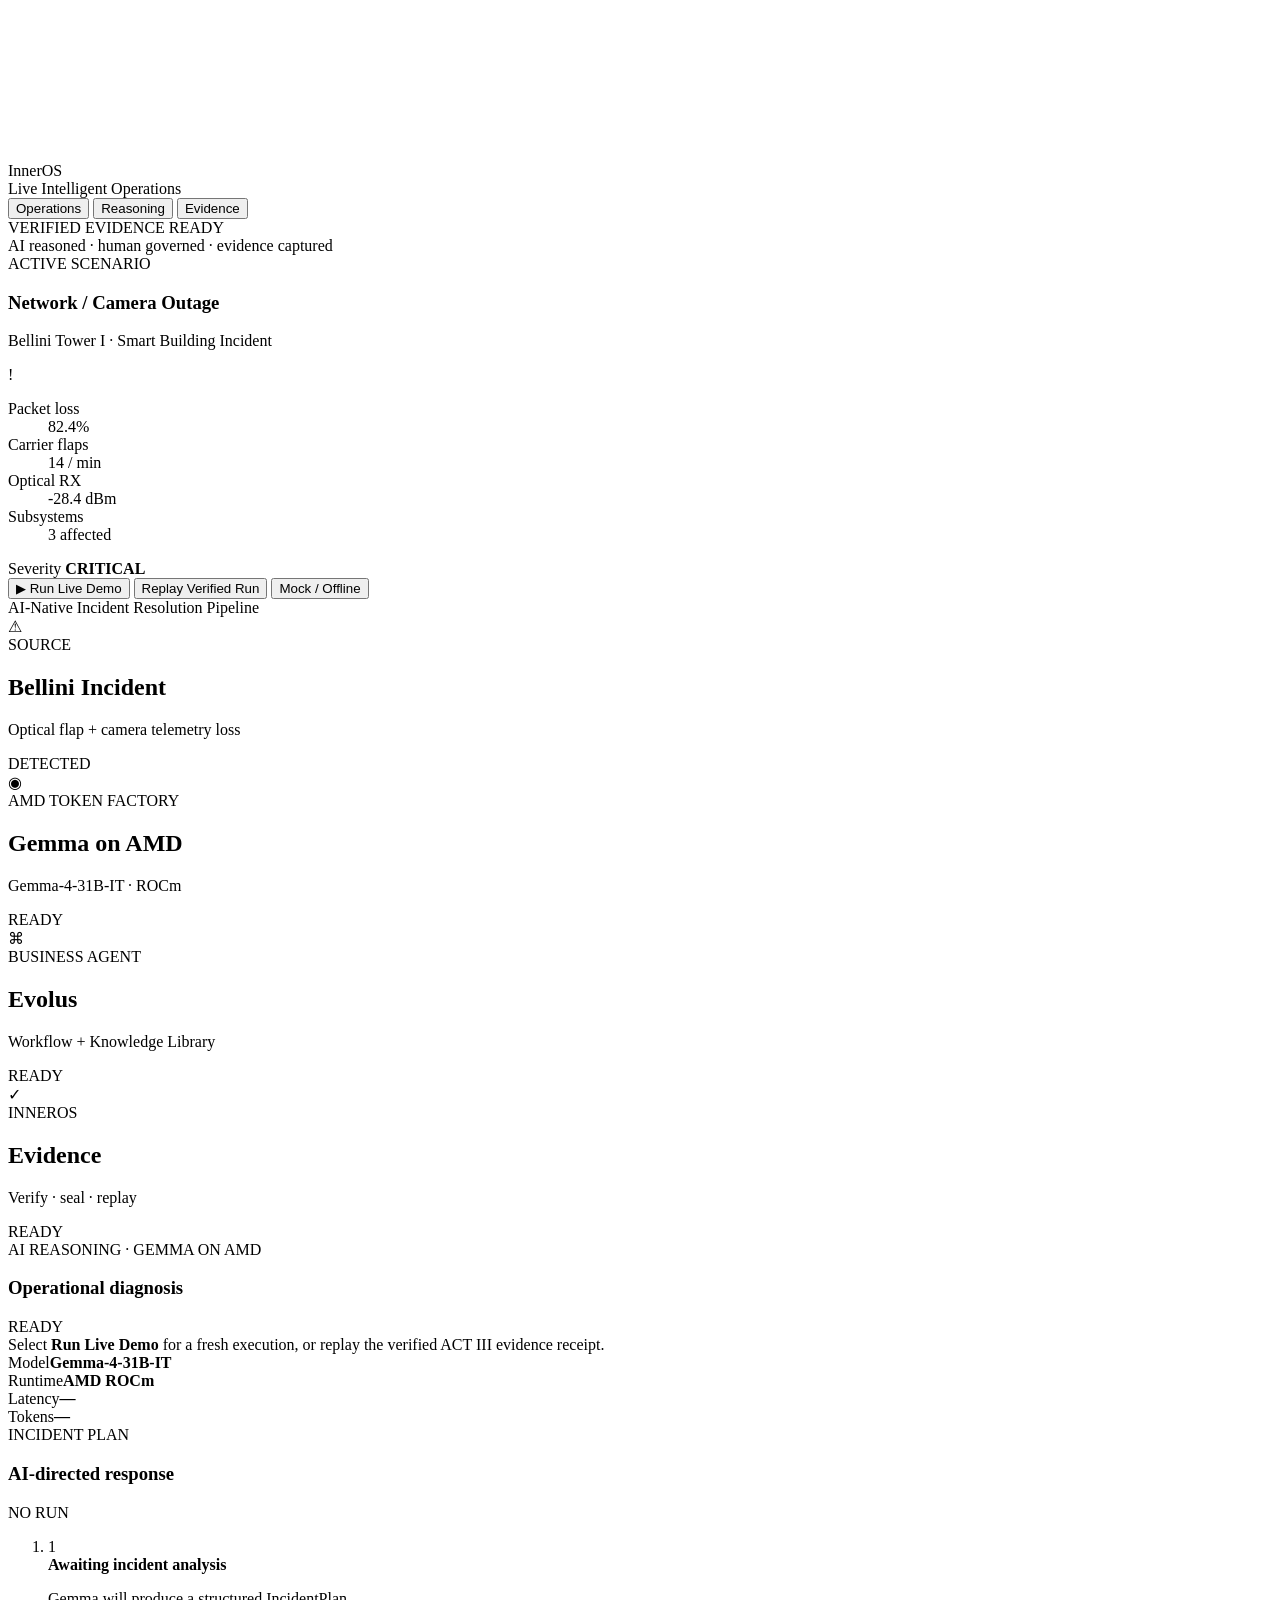
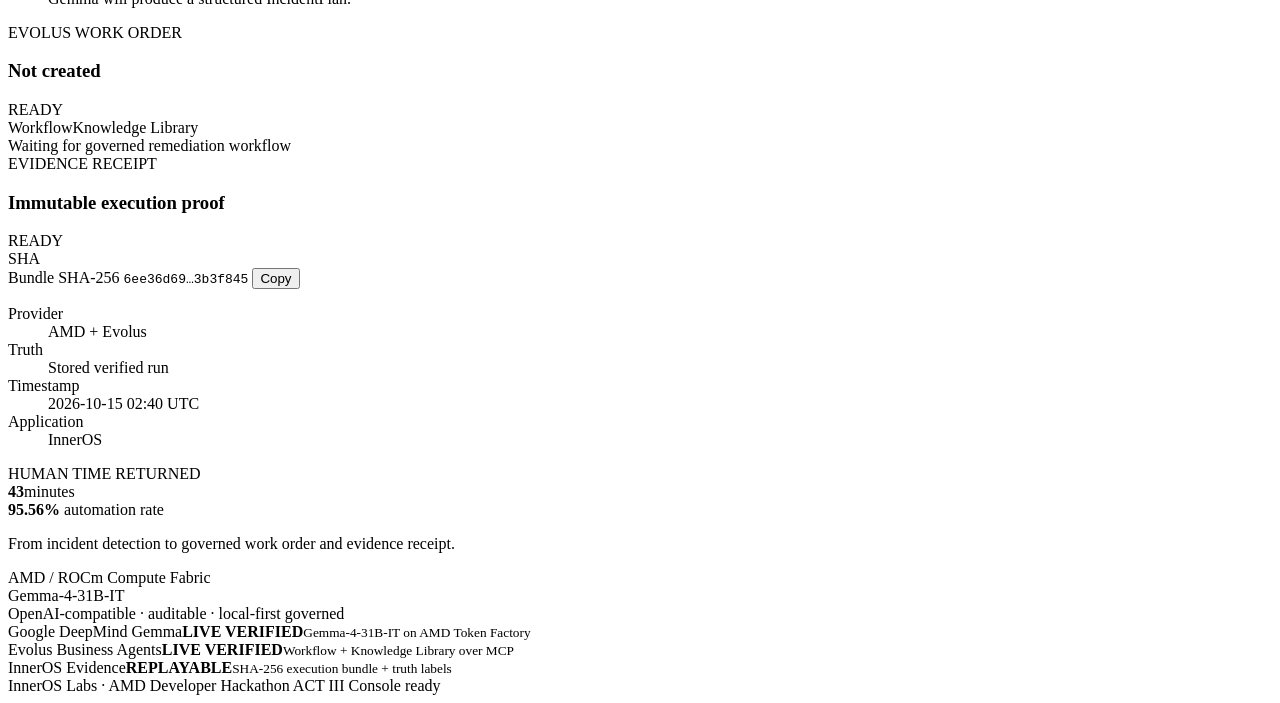
==== src/inneros_act3/web/index.html @ 9f26d8db "feat(act3): add cinematic InnerOS judge console" ====
<!doctype html>
<html lang="en">
<head>
  <meta charset="utf-8">
  <meta name="viewport" content="width=device-width, initial-scale=1">
  <meta name="theme-color" content="#05070b">
  <title>InnerOS — Live Intelligent Operations</title>
  <link rel="stylesheet" href="/assets/styles.css">
</head>
<body>
  <canvas id="compute-fabric" aria-hidden="true"></canvas>
  <div class="noise" aria-hidden="true"></div>

  <main class="shell">
    <header class="topbar">
      <div class="brand-lockup">
        <div class="brand">Inner<span>OS</span></div>
        <div class="subtitle">Live Intelligent Operations</div>
      </div>
      <nav class="topnav" aria-label="Console sections">
        <button class="nav-item active" data-scroll="operations">Operations</button>
        <button class="nav-item" data-scroll="reasoning">Reasoning</button>
        <button class="nav-item" data-scroll="evidence">Evidence</button>
      </nav>
      <div class="truth-cluster">
        <div id="global-truth" class="truth-pill verified">
          <span class="dot"></span>
          <span class="truth-text">VERIFIED EVIDENCE READY</span>
        </div>
        <div class="truth-caption">AI reasoned · human governed · evidence captured</div>
      </div>
    </header>

    <section class="hero-grid" id="operations">
      <aside class="incident-rail panel">
        <div class="eyebrow danger"><span class="pulse-dot"></span> ACTIVE SCENARIO</div>
        <h1>Network / Camera Outage</h1>
        <p class="muted">Bellini Tower I · Smart Building Incident</p>
        <div class="incident-visual" aria-hidden="true">
          <div class="building-grid">
            <span></span><span></span><span></span><span></span><span></span><span></span>
          </div>
          <div class="incident-beacon">!</div>
        </div>
        <dl class="telemetry-list">
          <div><dt>Packet loss</dt><dd id="packet-loss">82.4%</dd></div>
          <div><dt>Carrier flaps</dt><dd id="carrier-flaps">14 / min</dd></div>
          <div><dt>Optical RX</dt><dd id="rx-power">-28.4 dBm</dd></div>
          <div><dt>Subsystems</dt><dd>3 affected</dd></div>
        </dl>
        <div class="severity-row">
          <span>Severity</span>
          <strong id="severity-badge" class="badge critical">CRITICAL</strong>
        </div>
        <div class="rail-actions">
          <button id="run-live" class="primary-action"><span class="play-icon">▶</span> Run Live Demo</button>
          <button id="replay" class="secondary-action">Replay Verified Run</button>
          <button id="run-mock" class="ghost-action">Mock / Offline</button>
        </div>
      </aside>

      <section class="command-center">
        <div class="section-label">AI-Native Incident Resolution Pipeline</div>

        <div class="pipeline" id="pipeline" aria-label="InnerOS incident resolution pipeline">
          <article class="stage stage-incident active" data-stage="incident">
            <div class="stage-icon">⚠</div>
            <div class="stage-kicker">SOURCE</div>
            <h2>Bellini Incident</h2>
            <p>Optical flap + camera telemetry loss</p>
            <div class="stage-state">DETECTED</div>
          </article>
          <div class="connector"><span class="data-pulse"></span></div>
          <article class="stage stage-gemma" data-stage="gemma">
            <div class="stage-icon brain">◉</div>
            <div class="stage-kicker">AMD TOKEN FACTORY</div>
            <h2>Gemma on AMD</h2>
            <p>Gemma-4-31B-IT · ROCm</p>
            <div class="stage-state">READY</div>
          </article>
          <div class="connector"><span class="data-pulse"></span></div>
          <article class="stage stage-evolus" data-stage="evolus">
            <div class="stage-icon">⌘</div>
            <div class="stage-kicker">BUSINESS AGENT</div>
            <h2>Evolus</h2>
            <p>Workflow + Knowledge Library</p>
            <div class="stage-state">READY</div>
          </article>
          <div class="connector"><span class="data-pulse"></span></div>
          <article class="stage stage-evidence" data-stage="evidence">
            <div class="stage-icon shield">✓</div>
            <div class="stage-kicker">INNEROS</div>
            <h2>Evidence</h2>
            <p>Verify · seal · replay</p>
            <div class="stage-state">READY</div>
          </article>
        </div>

        <div class="reasoning panel" id="reasoning">
          <div class="panel-head">
            <div>
              <div class="eyebrow blue">AI REASONING · GEMMA ON AMD</div>
              <h3>Operational diagnosis</h3>
            </div>
            <span id="reasoning-truth" class="badge neutral">READY</span>
          </div>
          <div id="reasoning-text" class="terminal-copy">
            Select <strong>Run Live Demo</strong> for a fresh execution, or replay the verified ACT III evidence receipt.
          </div>
          <div class="reasoning-meta">
            <div><span>Model</span><strong id="model-name">Gemma-4-31B-IT</strong></div>
            <div><span>Runtime</span><strong>AMD ROCm</strong></div>
            <div><span>Latency</span><strong id="gemma-latency">—</strong></div>
            <div><span>Tokens</span><strong id="token-count">—</strong></div>
          </div>
        </div>

        <div class="lower-grid">
          <article class="panel plan-panel">
            <div class="panel-head">
              <div>
                <div class="eyebrow">INCIDENT PLAN</div>
                <h3>AI-directed response</h3>
              </div>
              <span id="plan-hash" class="mono-chip">NO RUN</span>
            </div>
            <ol id="incident-actions" class="timeline">
              <li><span>1</span><div><strong>Awaiting incident analysis</strong><p>Gemma will produce a structured IncidentPlan.</p></div></li>
            </ol>
          </article>

          <article class="panel workorder-panel">
            <div class="panel-head">
              <div>
                <div class="eyebrow cyan">EVOLUS WORK ORDER</div>
                <h3 id="workorder-id">Not created</h3>
              </div>
              <span class="badge neutral" id="workorder-status">READY</span>
            </div>
            <div class="block-badges"><span>Workflow</span><span>Knowledge Library</span></div>
            <div id="workorder-steps" class="workflow-steps">
              <div class="workflow-step"><i></i><span>Waiting for governed remediation workflow</span></div>
            </div>
          </article>
        </div>
      </section>

      <aside class="evidence-rail" id="evidence">
        <article class="panel evidence-panel">
          <div class="panel-head">
            <div>
              <div class="eyebrow green">EVIDENCE RECEIPT</div>
              <h3>Immutable execution proof</h3>
            </div>
            <span id="evidence-state" class="badge verified">READY</span>
          </div>

          <div class="evidence-orbit" aria-hidden="true">
            <div class="orbit orbit-a"></div>
            <div class="orbit orbit-b"></div>
            <div class="evidence-core">SHA</div>
          </div>

          <div class="hash-box">
            <span>Bundle SHA-256</span>
            <code id="bundle-hash">6ee36d69…3b3f845</code>
            <button id="copy-hash" title="Copy full evidence hash">Copy</button>
          </div>

          <dl class="evidence-list">
            <div><dt>Provider</dt><dd id="provider-label">AMD + Evolus</dd></div>
            <div><dt>Truth</dt><dd id="truth-label">Stored verified run</dd></div>
            <div><dt>Timestamp</dt><dd id="timestamp-label">2026-10-15 02:40 UTC</dd></div>
            <div><dt>Application</dt><dd id="application-label">InnerOS</dd></div>
          </dl>
        </article>

        <article class="panel time-panel">
          <div class="eyebrow green">HUMAN TIME RETURNED</div>
          <div class="time-visual">
            <div class="time-ring"><div><strong id="time-returned">43</strong><span>minutes</span></div></div>
            <div class="time-copy">
              <strong id="automation-rate">95.56%</strong>
              <span>automation rate</span>
              <p>From incident detection to governed work order and evidence receipt.</p>
            </div>
          </div>
        </article>

        <article class="compute-spine">
          <div class="compute-title">AMD / ROCm Compute Fabric</div>
          <div class="compute-model">Gemma-4-31B-IT</div>
          <div class="compute-bars" aria-hidden="true">
            <span style="--h:68%"></span><span style="--h:38%"></span><span style="--h:82%"></span>
            <span style="--h:52%"></span><span style="--h:91%"></span><span style="--h:61%"></span>
            <span style="--h:74%"></span><span style="--h:44%"></span><span style="--h:87%"></span>
          </div>
          <div class="compute-footer">OpenAI-compatible · auditable · local-first governed</div>
        </article>
      </aside>
    </section>

    <section class="judge-strip">
      <div><span>Google DeepMind Gemma</span><strong>LIVE VERIFIED</strong><small>Gemma-4-31B-IT on AMD Token Factory</small></div>
      <div><span>Evolus Business Agents</span><strong>LIVE VERIFIED</strong><small>Workflow + Knowledge Library over MCP</small></div>
      <div><span>InnerOS Evidence</span><strong>REPLAYABLE</strong><small>SHA-256 execution bundle + truth labels</small></div>
    </section>

    <footer>
      <span>InnerOS Labs · AMD Developer Hackathon ACT III</span>
      <span id="connection-state">Console ready</span>
    </footer>
  </main>
  <script src="/assets/app.js"></script>
</body>
</html>
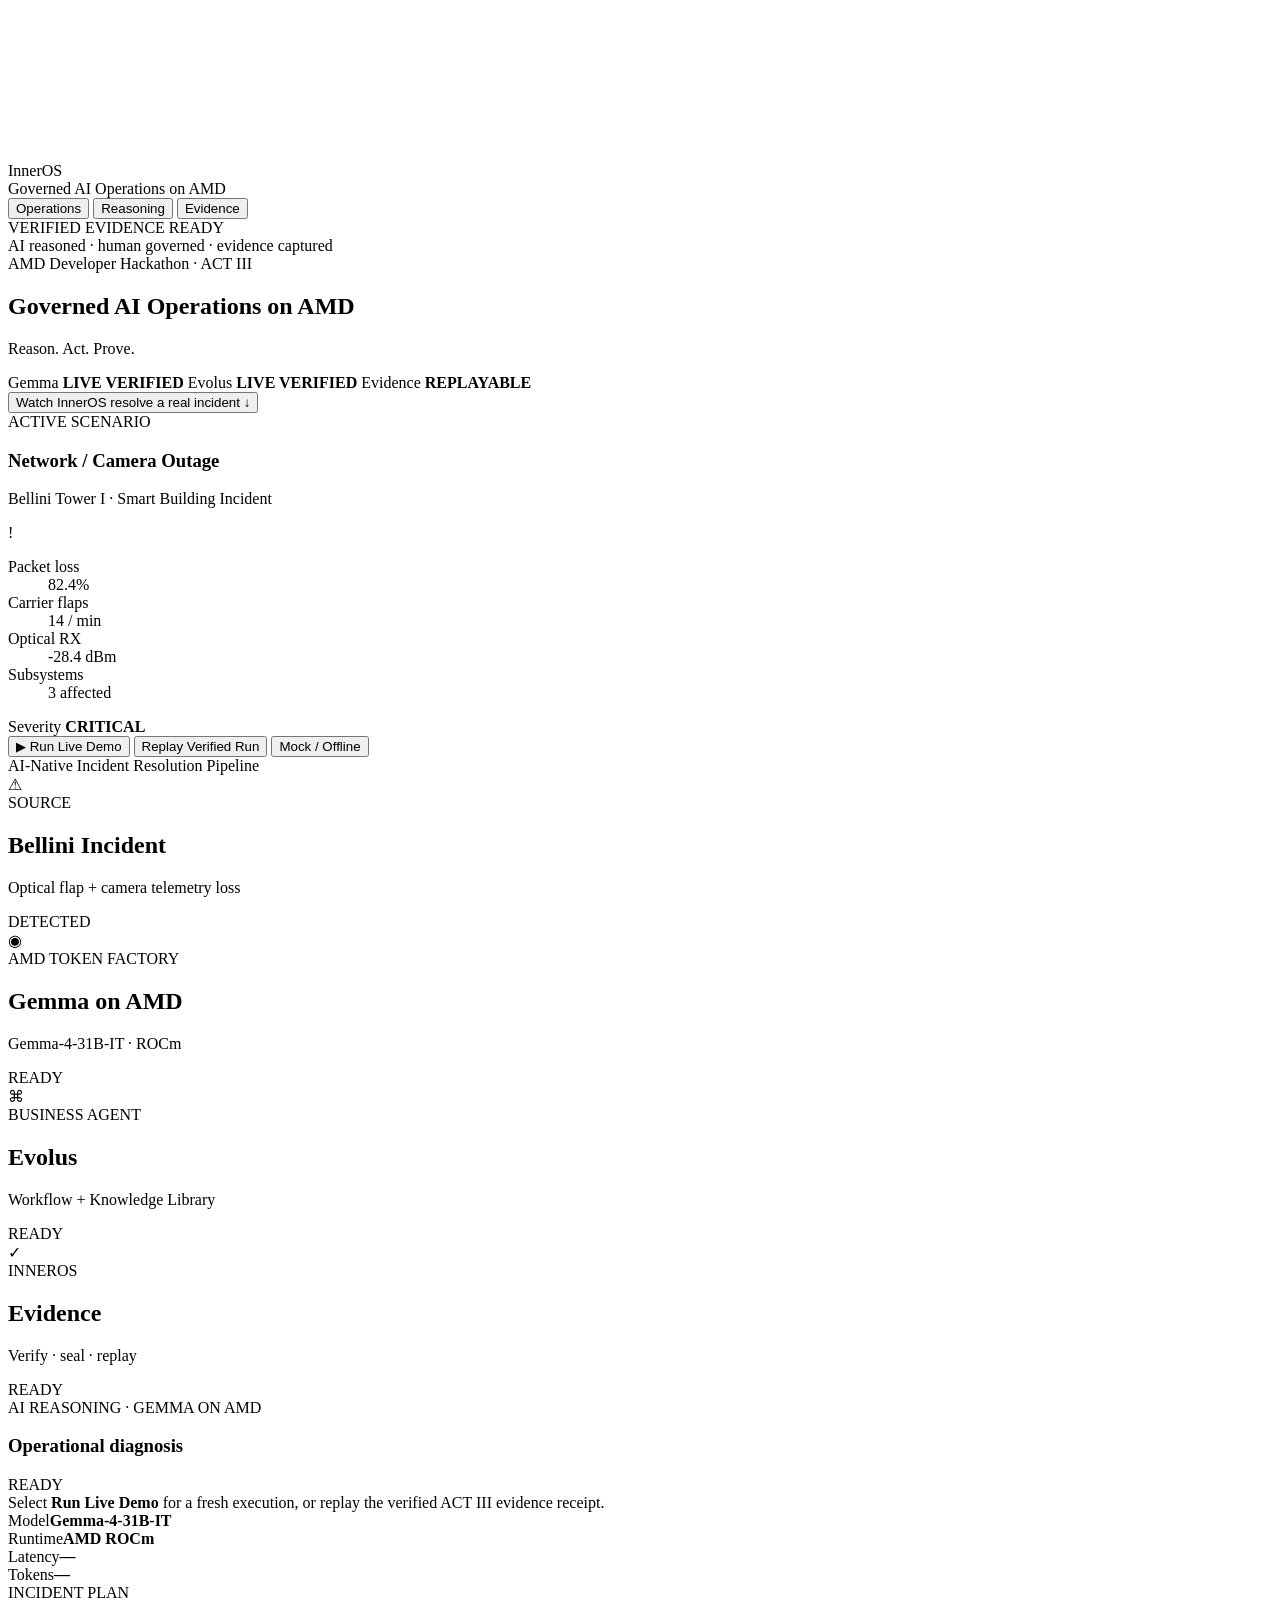
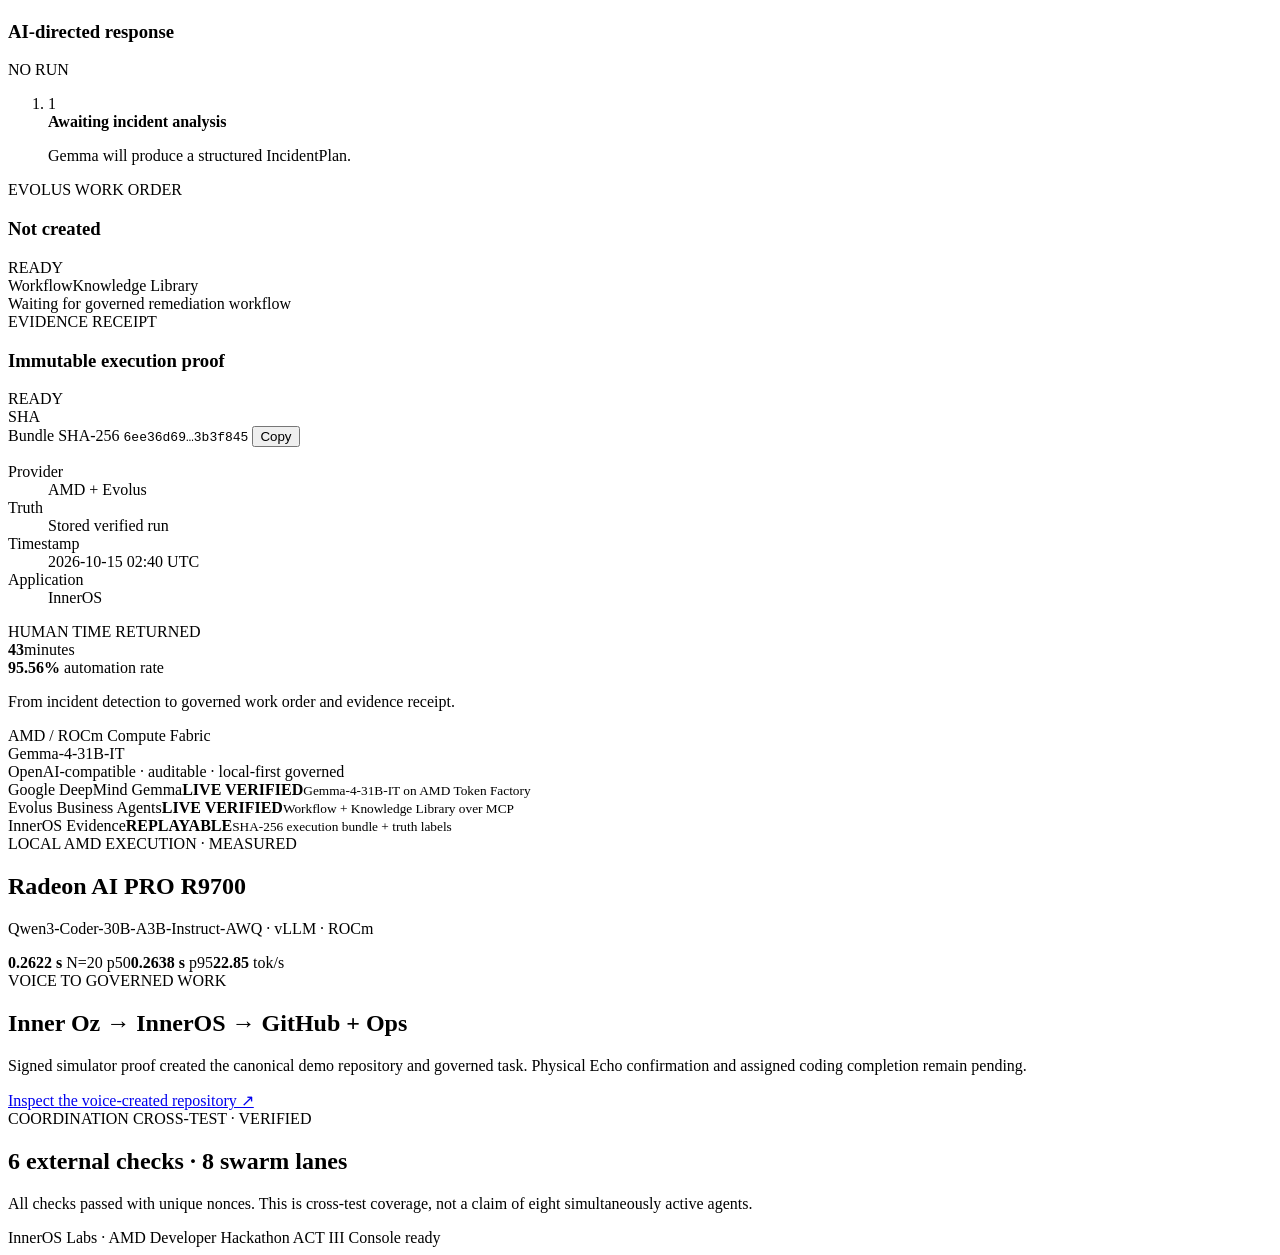
==== commit 04b66c9a: "feat: publish verified ACT III replay" ====
--- a/src/inneros_act3/web/index.html
+++ b/src/inneros_act3/web/index.html
@@ -4,8 +4,9 @@
   <meta charset="utf-8">
   <meta name="viewport" content="width=device-width, initial-scale=1">
   <meta name="theme-color" content="#05070b">
-  <title>InnerOS — Live Intelligent Operations</title>
-  <link rel="stylesheet" href="/assets/styles.css">
+  <title>InnerOS — Governed AI Operations on AMD</title>
+  <link rel="stylesheet" href="assets/styles.css">
+  <link rel="stylesheet" href="assets/final.css">
 </head>
 <body>
   <canvas id="compute-fabric" aria-hidden="true"></canvas>
@@ -15,7 +16,7 @@
     <header class="topbar">
       <div class="brand-lockup">
         <div class="brand">Inner<span>OS</span></div>
-        <div class="subtitle">Live Intelligent Operations</div>
+        <div class="subtitle">Governed AI Operations on AMD</div>
       </div>
       <nav class="topnav" aria-label="Console sections">
         <button class="nav-item active" data-scroll="operations">Operations</button>
@@ -31,6 +32,20 @@
       </div>
     </header>
 
+    <section class="frozen-hero" aria-labelledby="hero-title">
+      <div>
+        <div class="eyebrow blue">AMD Developer Hackathon · ACT III</div>
+        <h1 id="hero-title">Governed AI Operations on AMD</h1>
+        <p>Reason. Act. Prove.</p>
+      </div>
+      <div class="hero-proof" aria-label="Verified capabilities">
+        <span>Gemma <strong>LIVE VERIFIED</strong></span>
+        <span>Evolus <strong>LIVE VERIFIED</strong></span>
+        <span>Evidence <strong>REPLAYABLE</strong></span>
+      </div>
+      <button class="hero-cta" data-scroll="operations">Watch InnerOS resolve a real incident ↓</button>
+    </section>
+
     <section class="hero-grid" id="operations">
       <aside class="incident-rail panel">
         <div class="eyebrow danger"><span class="pulse-dot"></span> ACTIVE SCENARIO</div>
@@ -206,11 +221,31 @@
       <div><span>InnerOS Evidence</span><strong>REPLAYABLE</strong><small>SHA-256 execution bundle + truth labels</small></div>
     </section>
 
+    <section class="proof-grid" aria-label="Additional verified InnerOS capabilities">
+      <article class="panel proof-card">
+        <div class="eyebrow blue">LOCAL AMD EXECUTION · MEASURED</div>
+        <h2>Radeon AI PRO R9700</h2>
+        <p>Qwen3-Coder-30B-A3B-Instruct-AWQ · vLLM · ROCm</p>
+        <div class="metric-row"><span><strong>0.2622 s</strong> N=20 p50</span><span><strong>0.2638 s</strong> p95</span><span><strong>22.85</strong> tok/s</span></div>
+      </article>
+      <article class="panel proof-card">
+        <div class="eyebrow cyan">VOICE TO GOVERNED WORK</div>
+        <h2>Inner Oz → InnerOS → GitHub + Ops</h2>
+        <p>Signed simulator proof created the canonical demo repository and governed task. Physical Echo confirmation and assigned coding completion remain pending.</p>
+        <a href="https://github.com/Rafa-Innerchispa/inneros-alexa-amd-draftd0f" target="_blank" rel="noreferrer">Inspect the voice-created repository ↗</a>
+      </article>
+      <article class="panel proof-card">
+        <div class="eyebrow green">COORDINATION CROSS-TEST · VERIFIED</div>
+        <h2>6 external checks · 8 swarm lanes</h2>
+        <p>All checks passed with unique nonces. This is cross-test coverage, not a claim of eight simultaneously active agents.</p>
+      </article>
+    </section>
+
     <footer>
       <span>InnerOS Labs · AMD Developer Hackathon ACT III</span>
       <span id="connection-state">Console ready</span>
     </footer>
   </main>
-  <script src="/assets/app.js"></script>
+  <script src="assets/app.js"></script>
 </body>
-</html>+</html>
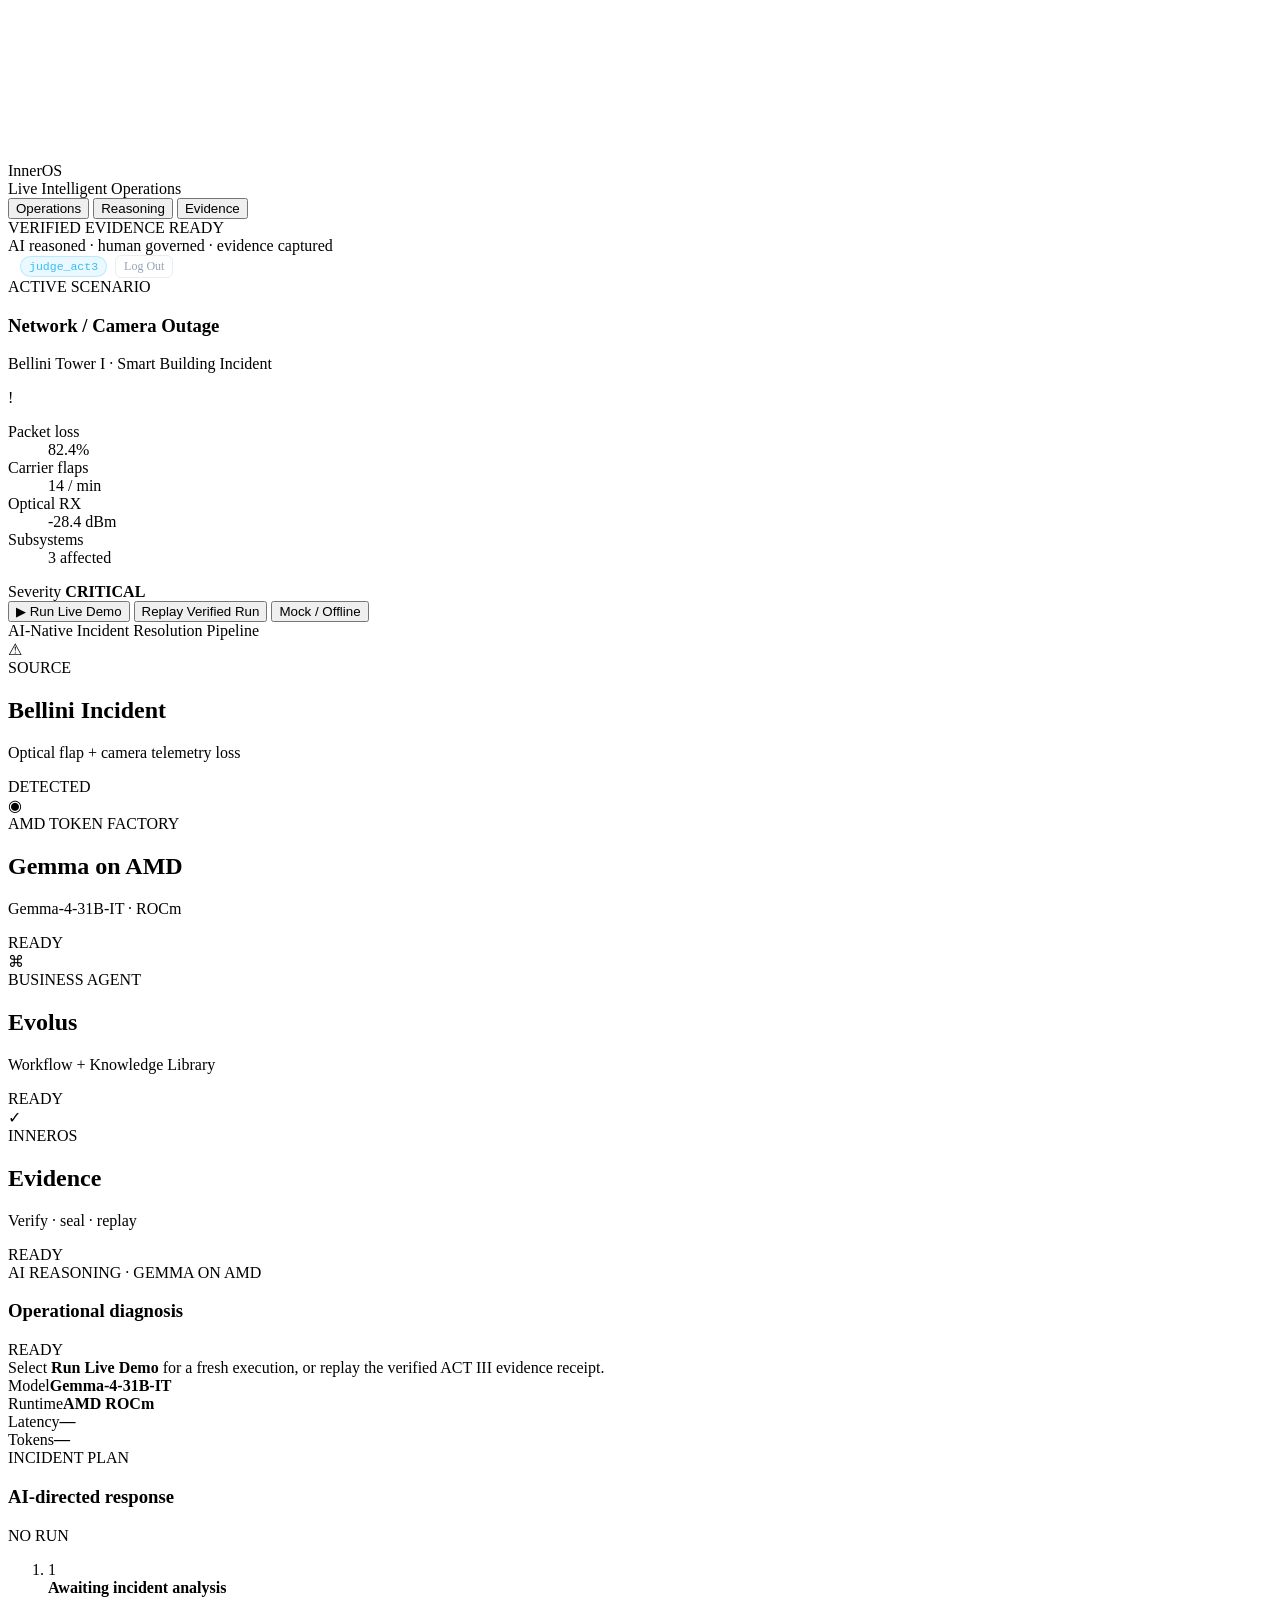
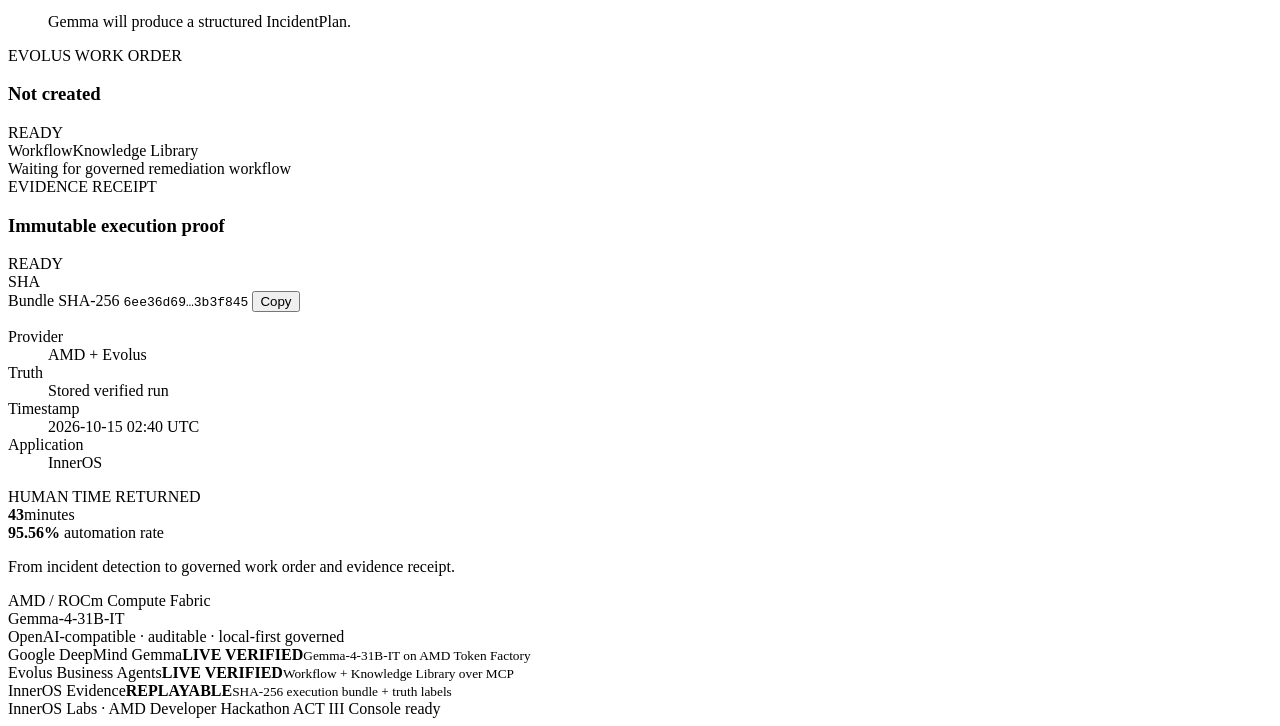
==== commit 9b61f7db: "feat(access): implement InnerOS Access portal and Cloudflare deployment for ACT III judge console (o" ====
--- a/src/inneros_act3/web/index.html
+++ b/src/inneros_act3/web/index.html
@@ -4,9 +4,8 @@
   <meta charset="utf-8">
   <meta name="viewport" content="width=device-width, initial-scale=1">
   <meta name="theme-color" content="#05070b">
-  <title>InnerOS — Governed AI Operations on AMD</title>
-  <link rel="stylesheet" href="assets/styles.css">
-  <link rel="stylesheet" href="assets/final.css">
+  <title>InnerOS — Live Intelligent Operations</title>
+  <link rel="stylesheet" href="/assets/styles.css">
 </head>
 <body>
   <canvas id="compute-fabric" aria-hidden="true"></canvas>
@@ -16,7 +15,7 @@
     <header class="topbar">
       <div class="brand-lockup">
         <div class="brand">Inner<span>OS</span></div>
-        <div class="subtitle">Governed AI Operations on AMD</div>
+        <div class="subtitle">Live Intelligent Operations</div>
       </div>
       <nav class="topnav" aria-label="Console sections">
         <button class="nav-item active" data-scroll="operations">Operations</button>
@@ -30,21 +29,11 @@
         </div>
         <div class="truth-caption">AI reasoned · human governed · evidence captured</div>
       </div>
+      <div class="session-cluster" style="display: flex; align-items: center; gap: 8px; margin-left: 12px;">
+        <span class="session-badge" style="font-family: ui-monospace, monospace; font-size: 0.72rem; color: #38bdf8; background: rgba(56, 189, 248, 0.1); border: 1px solid rgba(56, 189, 248, 0.25); padding: 3px 8px; border-radius: 999px;">judge_act3</span>
+        <a href="/logout" id="logout-btn" style="font-size: 0.75rem; color: #94a3b8; text-decoration: none; border: 1px solid rgba(148, 163, 184, 0.2); padding: 3px 8px; border-radius: 6px; transition: all 0.2s;">Log Out</a>
+      </div>
     </header>
-
-    <section class="frozen-hero" aria-labelledby="hero-title">
-      <div>
-        <div class="eyebrow blue">AMD Developer Hackathon · ACT III</div>
-        <h1 id="hero-title">Governed AI Operations on AMD</h1>
-        <p>Reason. Act. Prove.</p>
-      </div>
-      <div class="hero-proof" aria-label="Verified capabilities">
-        <span>Gemma <strong>LIVE VERIFIED</strong></span>
-        <span>Evolus <strong>LIVE VERIFIED</strong></span>
-        <span>Evidence <strong>REPLAYABLE</strong></span>
-      </div>
-      <button class="hero-cta" data-scroll="operations">Watch InnerOS resolve a real incident ↓</button>
-    </section>
 
     <section class="hero-grid" id="operations">
       <aside class="incident-rail panel">
@@ -221,31 +210,11 @@
       <div><span>InnerOS Evidence</span><strong>REPLAYABLE</strong><small>SHA-256 execution bundle + truth labels</small></div>
     </section>
 
-    <section class="proof-grid" aria-label="Additional verified InnerOS capabilities">
-      <article class="panel proof-card">
-        <div class="eyebrow blue">LOCAL AMD EXECUTION · MEASURED</div>
-        <h2>Radeon AI PRO R9700</h2>
-        <p>Qwen3-Coder-30B-A3B-Instruct-AWQ · vLLM · ROCm</p>
-        <div class="metric-row"><span><strong>0.2622 s</strong> N=20 p50</span><span><strong>0.2638 s</strong> p95</span><span><strong>22.85</strong> tok/s</span></div>
-      </article>
-      <article class="panel proof-card">
-        <div class="eyebrow cyan">VOICE TO GOVERNED WORK</div>
-        <h2>Inner Oz → InnerOS → GitHub + Ops</h2>
-        <p>Signed simulator proof created the canonical demo repository and governed task. Physical Echo confirmation and assigned coding completion remain pending.</p>
-        <a href="https://github.com/Rafa-Innerchispa/inneros-alexa-amd-draftd0f" target="_blank" rel="noreferrer">Inspect the voice-created repository ↗</a>
-      </article>
-      <article class="panel proof-card">
-        <div class="eyebrow green">COORDINATION CROSS-TEST · VERIFIED</div>
-        <h2>6 external checks · 8 swarm lanes</h2>
-        <p>All checks passed with unique nonces. This is cross-test coverage, not a claim of eight simultaneously active agents.</p>
-      </article>
-    </section>
-
     <footer>
       <span>InnerOS Labs · AMD Developer Hackathon ACT III</span>
       <span id="connection-state">Console ready</span>
     </footer>
   </main>
-  <script src="assets/app.js"></script>
+  <script src="/assets/app.js"></script>
 </body>
-</html>
+</html>
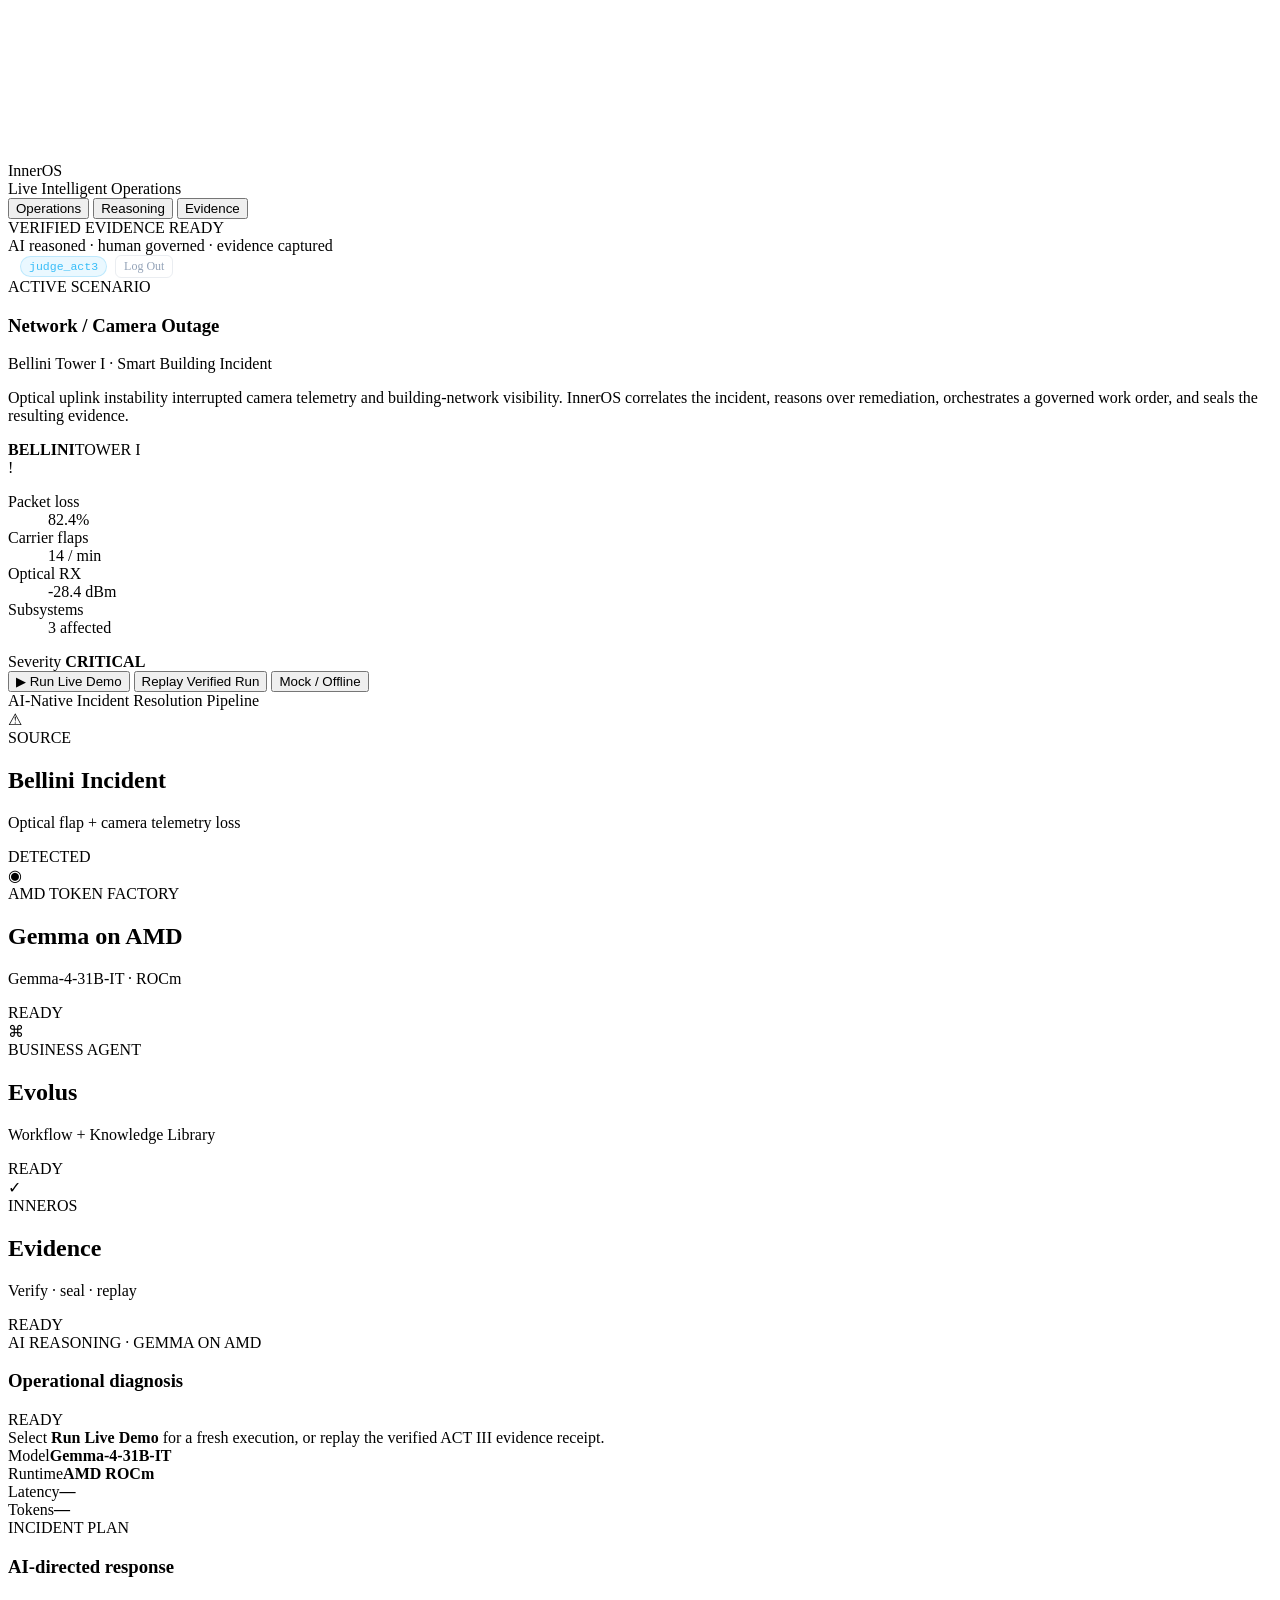
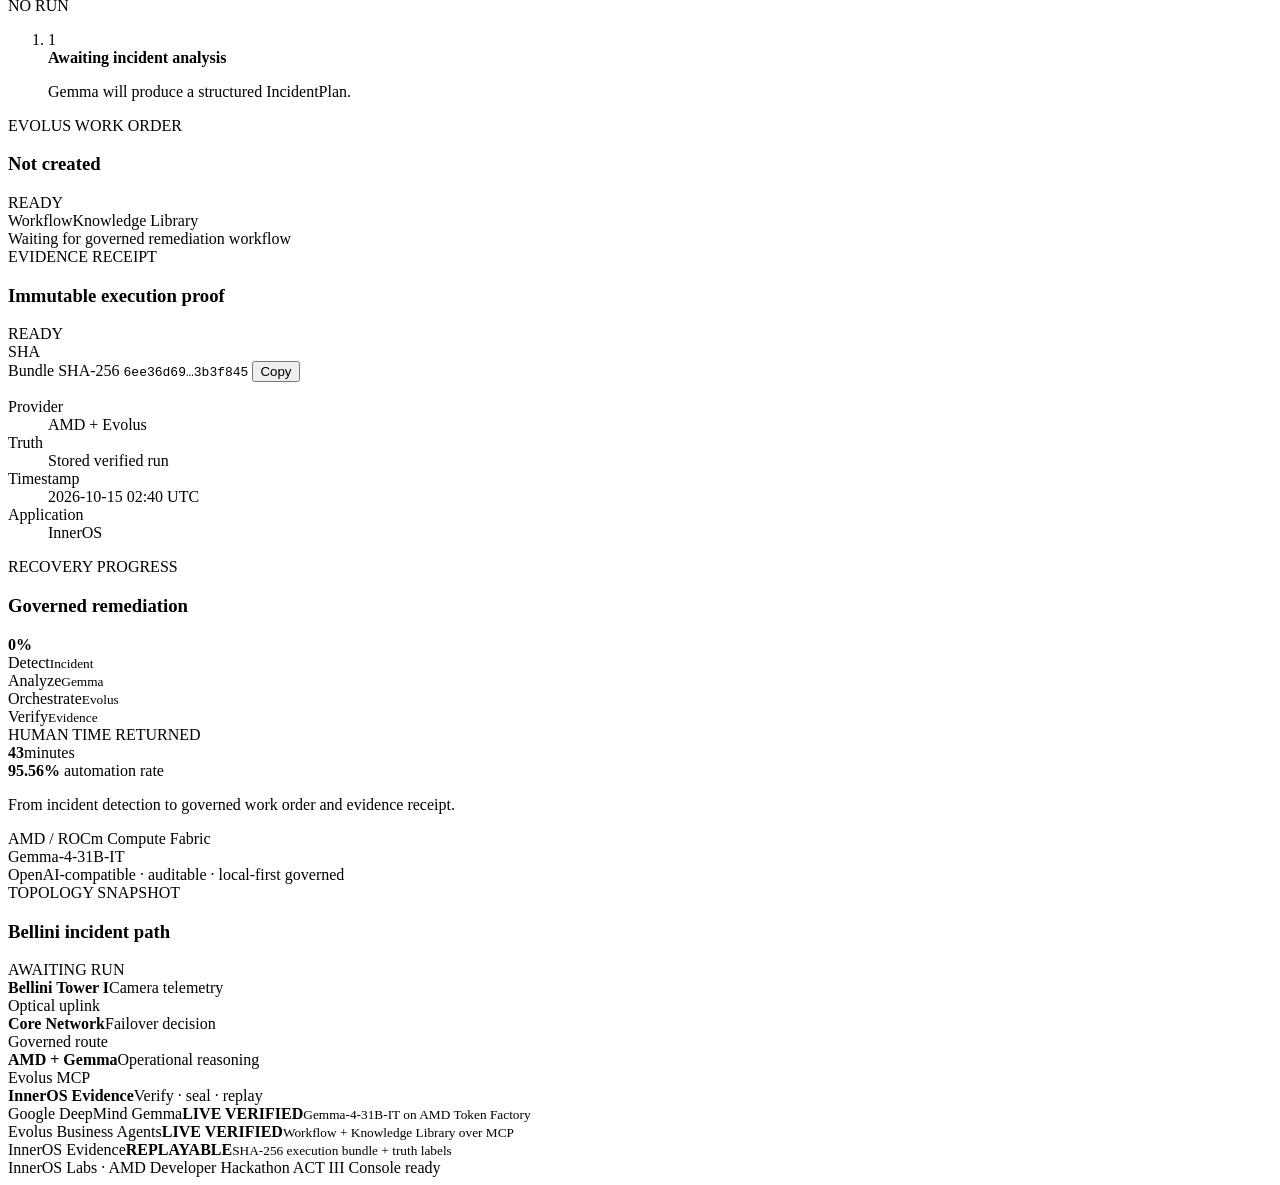
==== commit d2945183: "Polish ACT III judge console structure" ====
--- a/src/inneros_act3/web/index.html
+++ b/src/inneros_act3/web/index.html
@@ -40,7 +40,9 @@
         <div class="eyebrow danger"><span class="pulse-dot"></span> ACTIVE SCENARIO</div>
         <h1>Network / Camera Outage</h1>
         <p class="muted">Bellini Tower I · Smart Building Incident</p>
+        <p class="incident-summary">Optical uplink instability interrupted camera telemetry and building-network visibility. InnerOS correlates the incident, reasons over remediation, orchestrates a governed work order, and seals the resulting evidence.</p>
         <div class="incident-visual" aria-hidden="true">
+          <div class="building-label"><strong>BELLINI</strong><span>TOWER I</span></div>
           <div class="building-grid">
             <span></span><span></span><span></span><span></span><span></span><span></span>
           </div>
@@ -179,6 +181,23 @@
           </dl>
         </article>
 
+        <article class="panel recovery-panel">
+          <div class="panel-head">
+            <div>
+              <div class="eyebrow cyan">RECOVERY PROGRESS</div>
+              <h3>Governed remediation</h3>
+            </div>
+            <strong id="recovery-percent" class="recovery-percent">0%</strong>
+          </div>
+          <div class="recovery-track"><span id="recovery-bar"></span></div>
+          <div class="recovery-steps">
+            <div><i></i><span>Detect</span><small>Incident</small></div>
+            <div><i></i><span>Analyze</span><small>Gemma</small></div>
+            <div><i></i><span>Orchestrate</span><small>Evolus</small></div>
+            <div><i></i><span>Verify</span><small>Evidence</small></div>
+          </div>
+        </article>
+
         <article class="panel time-panel">
           <div class="eyebrow green">HUMAN TIME RETURNED</div>
           <div class="time-visual">
@@ -204,6 +223,25 @@
       </aside>
     </section>
 
+    <section class="topology-panel panel" aria-label="Bellini recovery topology">
+      <div class="panel-head">
+        <div>
+          <div class="eyebrow blue">TOPOLOGY SNAPSHOT</div>
+          <h3>Bellini incident path</h3>
+        </div>
+        <span id="topology-state" class="badge neutral">AWAITING RUN</span>
+      </div>
+      <div class="topology-flow">
+        <div class="topology-node danger-node"><strong>Bellini Tower I</strong><span>Camera telemetry</span></div>
+        <div class="topology-link degraded"><span>Optical uplink</span></div>
+        <div class="topology-node"><strong>Core Network</strong><span>Failover decision</span></div>
+        <div class="topology-link healthy"><span>Governed route</span></div>
+        <div class="topology-node amd-node"><strong>AMD + Gemma</strong><span>Operational reasoning</span></div>
+        <div class="topology-link healthy"><span>Evolus MCP</span></div>
+        <div class="topology-node verified-node"><strong>InnerOS Evidence</strong><span>Verify · seal · replay</span></div>
+      </div>
+    </section>
+
     <section class="judge-strip">
       <div><span>Google DeepMind Gemma</span><strong>LIVE VERIFIED</strong><small>Gemma-4-31B-IT on AMD Token Factory</small></div>
       <div><span>Evolus Business Agents</span><strong>LIVE VERIFIED</strong><small>Workflow + Knowledge Library over MCP</small></div>
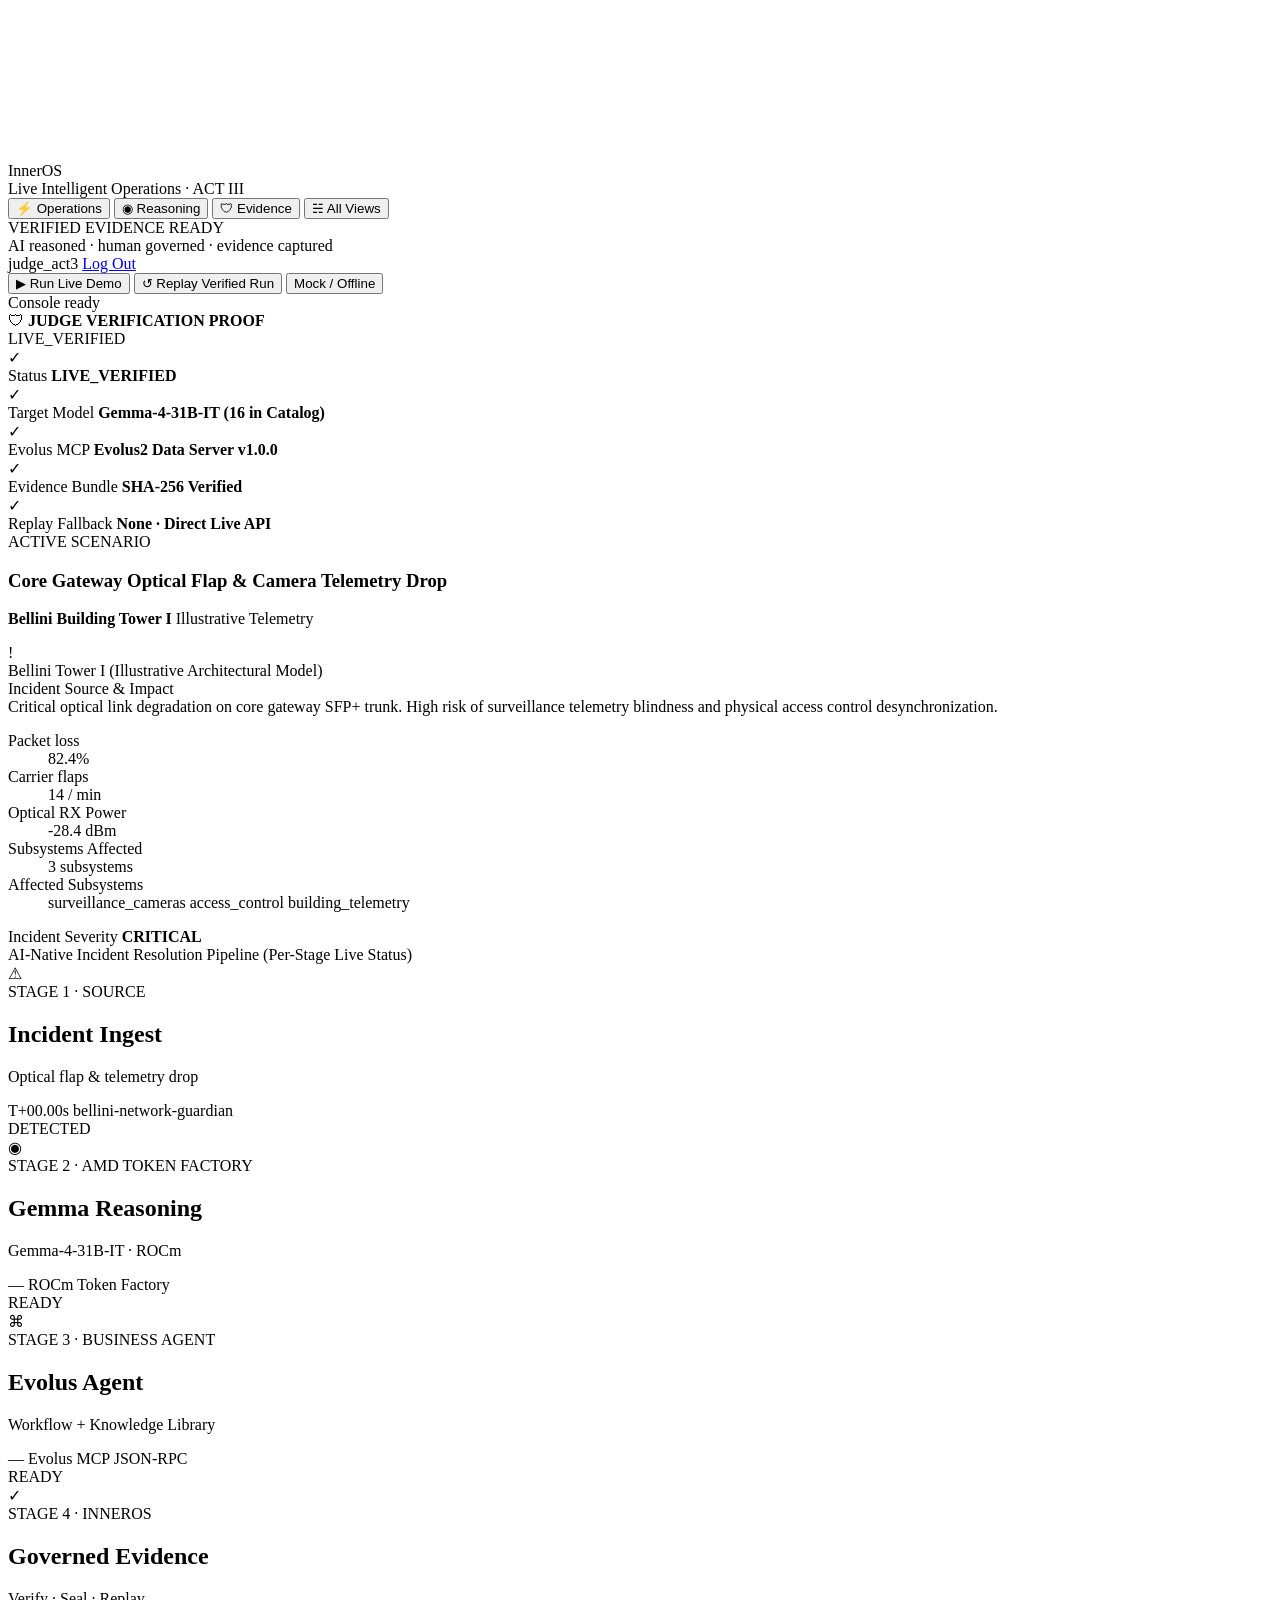
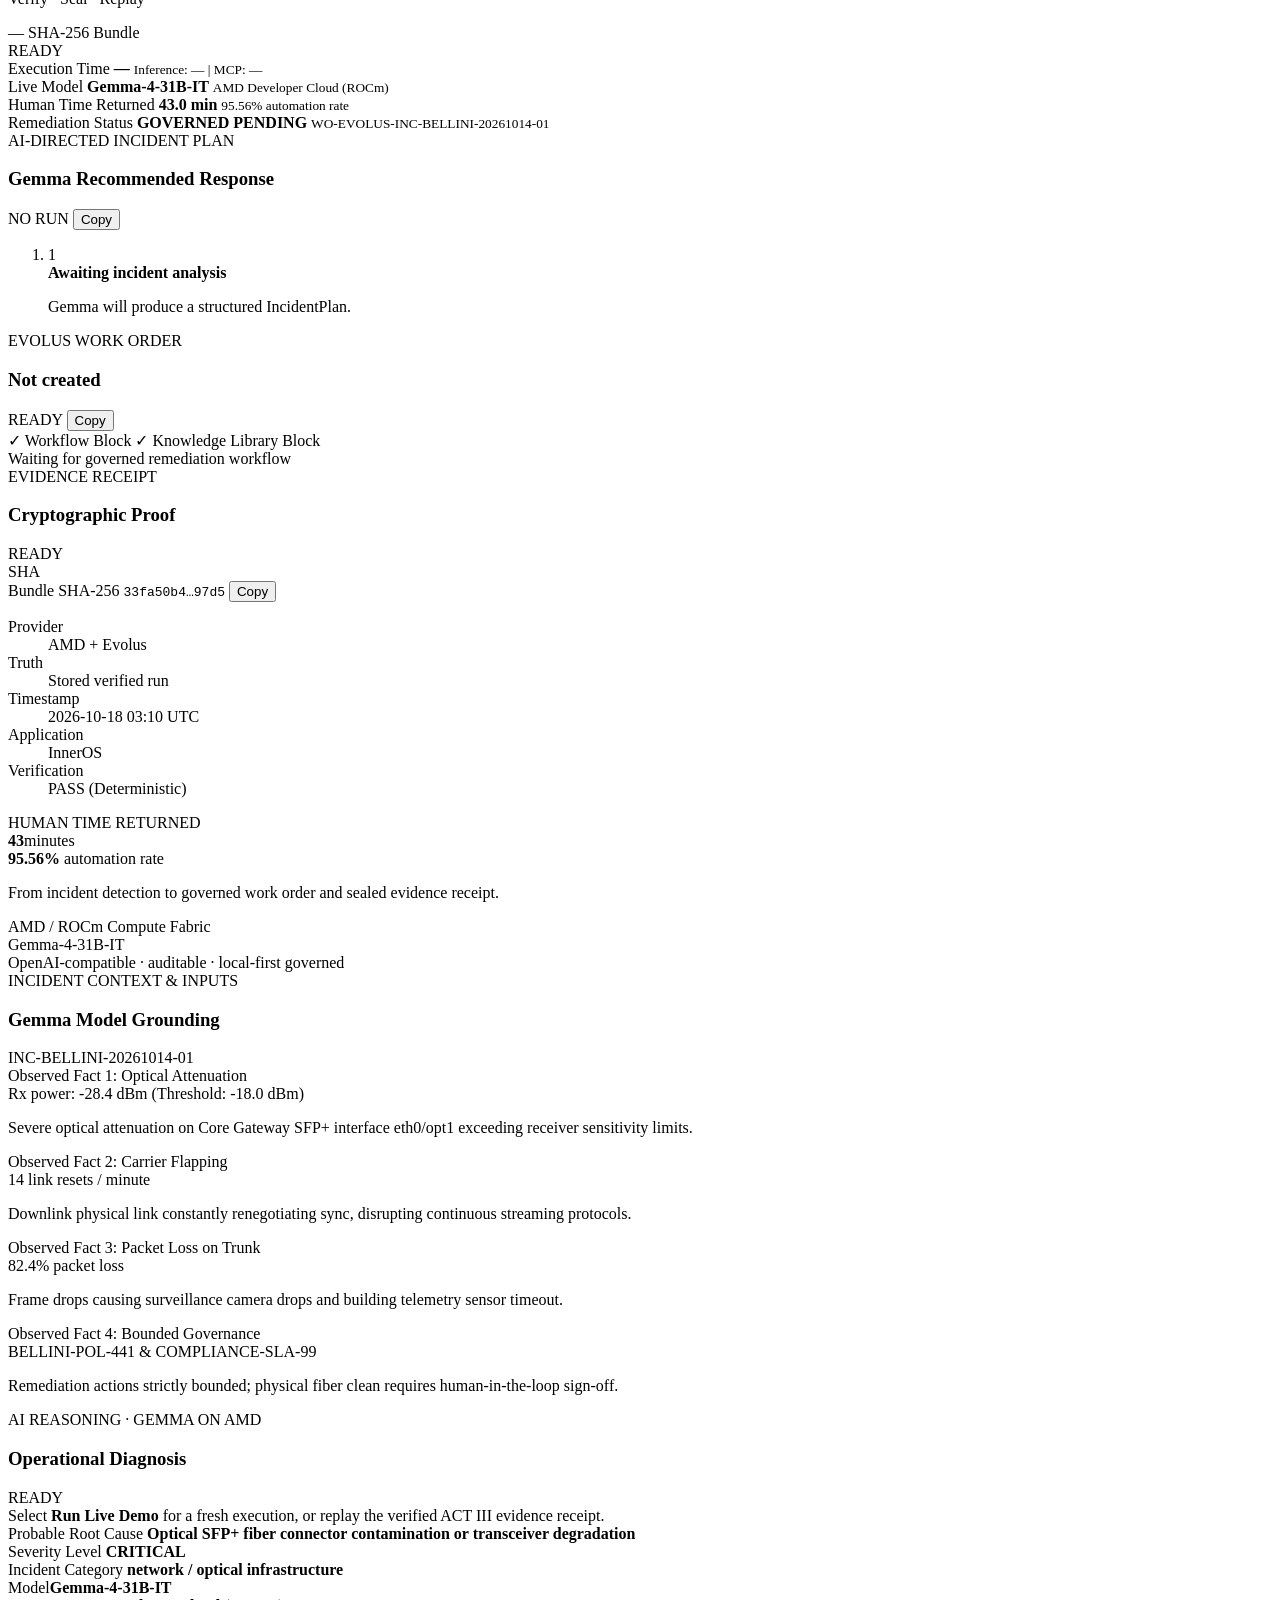
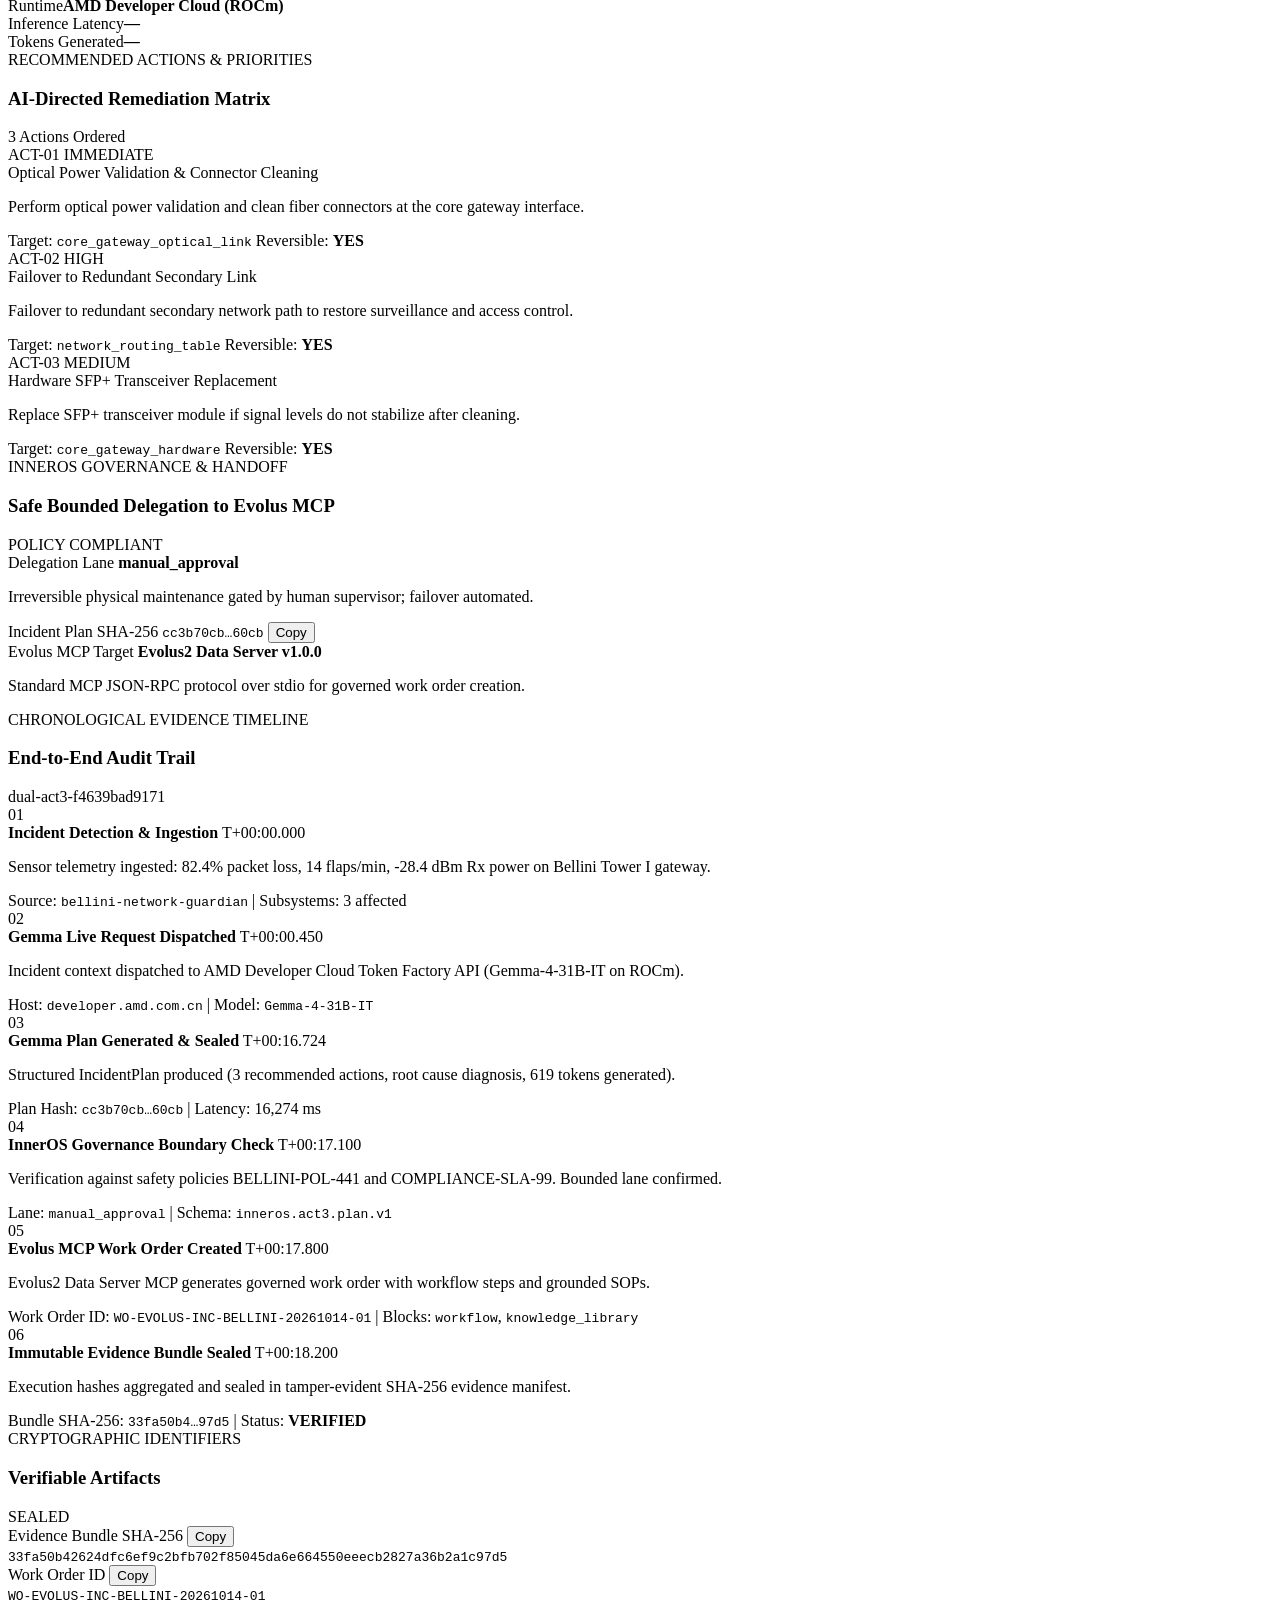
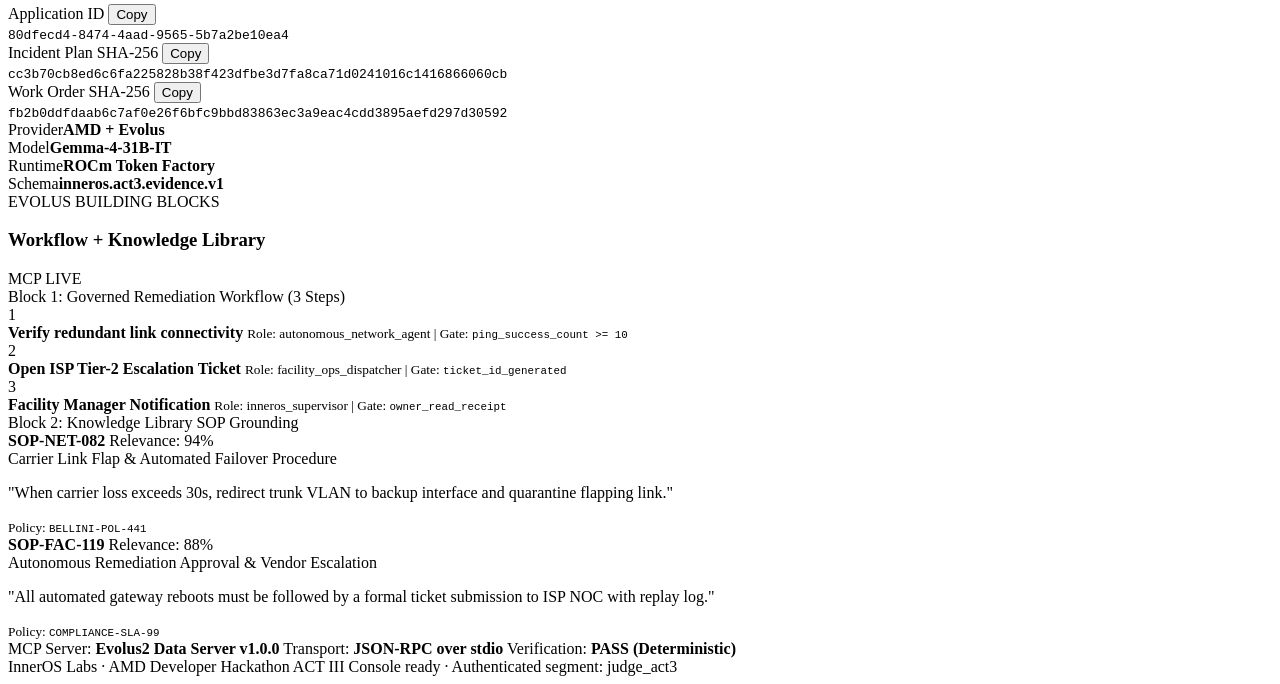
==== commit 1863039a: "feat(ui): enrich Operations, Reasoning, Evidence views and compact Judge Proof panel (ops_9c2cef7832" ====
--- a/src/inneros_act3/web/index.html
+++ b/src/inneros_act3/web/index.html
@@ -3,256 +3,754 @@
 <head>
   <meta charset="utf-8">
   <meta name="viewport" content="width=device-width, initial-scale=1">
-  <meta name="theme-color" content="#05070b">
-  <title>InnerOS — Live Intelligent Operations</title>
+  <meta name="theme-color" content="#030712">
+  <title>InnerOS — Live Intelligent Operations (ACT III)</title>
   <link rel="stylesheet" href="/assets/styles.css">
+  <link rel="preconnect" href="https://fonts.googleapis.com">
+  <link rel="preconnect" href="https://fonts.gstatic.com" crossorigin>
+  <link href="https://fonts.googleapis.com/css2?family=Inter:wght@400;500;600;700;800&family=JetBrains+Mono:wght@400;500;600;700&display=swap" rel="stylesheet">
 </head>
 <body>
   <canvas id="compute-fabric" aria-hidden="true"></canvas>
   <div class="noise" aria-hidden="true"></div>
 
   <main class="shell">
+    <!-- Topbar -->
     <header class="topbar">
       <div class="brand-lockup">
         <div class="brand">Inner<span>OS</span></div>
-        <div class="subtitle">Live Intelligent Operations</div>
+        <div class="subtitle">Live Intelligent Operations · ACT III</div>
       </div>
-      <nav class="topnav" aria-label="Console sections">
-        <button class="nav-item active" data-scroll="operations">Operations</button>
-        <button class="nav-item" data-scroll="reasoning">Reasoning</button>
-        <button class="nav-item" data-scroll="evidence">Evidence</button>
+
+      <nav class="topnav" aria-label="Console navigation">
+        <button class="nav-item active" data-tab="operations" id="tab-btn-operations">
+          <span class="nav-icon">⚡</span> Operations
+        </button>
+        <button class="nav-item" data-tab="reasoning" id="tab-btn-reasoning">
+          <span class="nav-icon">◉</span> Reasoning
+        </button>
+        <button class="nav-item" data-tab="evidence" id="tab-btn-evidence">
+          <span class="nav-icon">🛡</span> Evidence
+        </button>
+        <button class="nav-item" data-tab="all" id="tab-btn-all">
+          <span class="nav-icon">☵</span> All Views
+        </button>
       </nav>
+
       <div class="truth-cluster">
         <div id="global-truth" class="truth-pill verified">
           <span class="dot"></span>
           <span class="truth-text">VERIFIED EVIDENCE READY</span>
         </div>
-        <div class="truth-caption">AI reasoned · human governed · evidence captured</div>
+        <div class="truth-caption" id="truth-caption">AI reasoned · human governed · evidence captured</div>
       </div>
-      <div class="session-cluster" style="display: flex; align-items: center; gap: 8px; margin-left: 12px;">
-        <span class="session-badge" style="font-family: ui-monospace, monospace; font-size: 0.72rem; color: #38bdf8; background: rgba(56, 189, 248, 0.1); border: 1px solid rgba(56, 189, 248, 0.25); padding: 3px 8px; border-radius: 999px;">judge_act3</span>
-        <a href="/logout" id="logout-btn" style="font-size: 0.75rem; color: #94a3b8; text-decoration: none; border: 1px solid rgba(148, 163, 184, 0.2); padding: 3px 8px; border-radius: 6px; transition: all 0.2s;">Log Out</a>
+
+      <div class="session-cluster">
+        <span class="session-badge">judge_act3</span>
+        <a href="/logout" id="logout-btn" class="logout-link">Log Out</a>
       </div>
     </header>
 
-    <section class="hero-grid" id="operations">
-      <aside class="incident-rail panel">
-        <div class="eyebrow danger"><span class="pulse-dot"></span> ACTIVE SCENARIO</div>
-        <h1>Network / Camera Outage</h1>
-        <p class="muted">Bellini Tower I · Smart Building Incident</p>
-        <p class="incident-summary">Optical uplink instability interrupted camera telemetry and building-network visibility. InnerOS correlates the incident, reasons over remediation, orchestrates a governed work order, and seals the resulting evidence.</p>
-        <div class="incident-visual" aria-hidden="true">
-          <div class="building-label"><strong>BELLINI</strong><span>TOWER I</span></div>
-          <div class="building-grid">
-            <span></span><span></span><span></span><span></span><span></span><span></span>
-          </div>
-          <div class="incident-beacon">!</div>
+    <!-- Top Action & Judge Proof Banner -->
+    <section class="action-proof-banner">
+      <div class="action-group">
+        <button id="run-live" class="primary-action">
+          <span class="pulse-dot-live"></span>
+          <span class="btn-text">▶ Run Live Demo</span>
+        </button>
+        <button id="replay" class="secondary-action">
+          <span>↺ Replay Verified Run</span>
+        </button>
+        <button id="run-mock" class="ghost-action">
+          <span>Mock / Offline</span>
+        </button>
+        <div class="connection-status">
+          <span class="status-indicator" id="conn-dot"></span>
+          <span id="connection-state">Console ready</span>
         </div>
-        <dl class="telemetry-list">
-          <div><dt>Packet loss</dt><dd id="packet-loss">82.4%</dd></div>
-          <div><dt>Carrier flaps</dt><dd id="carrier-flaps">14 / min</dd></div>
-          <div><dt>Optical RX</dt><dd id="rx-power">-28.4 dBm</dd></div>
-          <div><dt>Subsystems</dt><dd>3 affected</dd></div>
-        </dl>
-        <div class="severity-row">
-          <span>Severity</span>
-          <strong id="severity-badge" class="badge critical">CRITICAL</strong>
+      </div>
+
+      <!-- Compact Judge Proof Panel -->
+      <aside class="judge-proof-card" id="judge-proof-panel" aria-label="Judge Verification Proof">
+        <div class="judge-proof-header">
+          <div class="judge-proof-title">
+            <span class="judge-shield">🛡</span>
+            <strong>JUDGE VERIFICATION PROOF</strong>
+          </div>
+          <span class="badge verified" id="judge-truth-badge">LIVE_VERIFIED</span>
         </div>
-        <div class="rail-actions">
-          <button id="run-live" class="primary-action"><span class="play-icon">▶</span> Run Live Demo</button>
-          <button id="replay" class="secondary-action">Replay Verified Run</button>
-          <button id="run-mock" class="ghost-action">Mock / Offline</button>
+        <div class="judge-proof-grid">
+          <div class="proof-pill">
+            <span class="proof-check" id="proof-check-truth">✓</span>
+            <div>
+              <span class="proof-label">Status</span>
+              <strong id="proof-truth-val">LIVE_VERIFIED</strong>
+            </div>
+          </div>
+          <div class="proof-pill">
+            <span class="proof-check" id="proof-check-model">✓</span>
+            <div>
+              <span class="proof-label">Target Model</span>
+              <strong id="proof-model-val">Gemma-4-31B-IT (16 in Catalog)</strong>
+            </div>
+          </div>
+          <div class="proof-pill">
+            <span class="proof-check" id="proof-check-mcp">✓</span>
+            <div>
+              <span class="proof-label">Evolus MCP</span>
+              <strong id="proof-mcp-val">Evolus2 Data Server v1.0.0</strong>
+            </div>
+          </div>
+          <div class="proof-pill">
+            <span class="proof-check" id="proof-check-evidence">✓</span>
+            <div>
+              <span class="proof-label">Evidence Bundle</span>
+              <strong id="proof-evidence-val">SHA-256 Verified</strong>
+            </div>
+          </div>
+          <div class="proof-pill">
+            <span class="proof-check" id="proof-check-fallback">✓</span>
+            <div>
+              <span class="proof-label">Replay Fallback</span>
+              <strong id="proof-fallback-val">None · Direct Live API</strong>
+            </div>
+          </div>
         </div>
       </aside>
-
-      <section class="command-center">
-        <div class="section-label">AI-Native Incident Resolution Pipeline</div>
-
-        <div class="pipeline" id="pipeline" aria-label="InnerOS incident resolution pipeline">
-          <article class="stage stage-incident active" data-stage="incident">
-            <div class="stage-icon">⚠</div>
-            <div class="stage-kicker">SOURCE</div>
-            <h2>Bellini Incident</h2>
-            <p>Optical flap + camera telemetry loss</p>
-            <div class="stage-state">DETECTED</div>
+    </section>
+
+    <!-- ==================== TAB 1: OPERATIONS ==================== -->
+    <section class="tab-pane active" id="pane-operations">
+      <div class="operations-grid">
+        <!-- Incident & Impact Rail -->
+        <aside class="panel incident-rail">
+          <div class="eyebrow danger"><span class="pulse-dot"></span> ACTIVE SCENARIO</div>
+          <h1 id="scenario-title">Core Gateway Optical Flap & Camera Telemetry Drop</h1>
+          <p class="muted">
+            <strong id="scenario-facility">Bellini Building Tower I</strong>
+            <span class="disclaimer-chip">Illustrative Telemetry</span>
+          </p>
+
+          <div class="incident-visual" aria-hidden="true">
+            <div class="building-grid">
+              <span></span><span></span><span></span><span></span><span></span><span></span>
+            </div>
+            <div class="incident-beacon">!</div>
+            <span class="illustrative-label">Bellini Tower I (Illustrative Architectural Model)</span>
+          </div>
+
+          <div class="impact-section">
+            <div class="impact-title">Incident Source & Impact</div>
+            <div class="impact-desc" id="incident-impact-desc">
+              Critical optical link degradation on core gateway SFP+ trunk. High risk of surveillance telemetry blindness and physical access control desynchronization.
+            </div>
+          </div>
+
+          <dl class="telemetry-list">
+            <div>
+              <dt>Packet loss</dt>
+              <dd id="packet-loss">82.4%</dd>
+            </div>
+            <div>
+              <dt>Carrier flaps</dt>
+              <dd id="carrier-flaps">14 / min</dd>
+            </div>
+            <div>
+              <dt>Optical RX Power</dt>
+              <dd id="rx-power" class="text-danger">-28.4 dBm</dd>
+            </div>
+            <div>
+              <dt>Subsystems Affected</dt>
+              <dd id="affected-subsystems-count">3 subsystems</dd>
+            </div>
+            <div>
+              <dt>Affected Subsystems</dt>
+              <dd id="affected-subsystems-list" class="subsystem-tags">
+                <span class="chip">surveillance_cameras</span>
+                <span class="chip">access_control</span>
+                <span class="chip">building_telemetry</span>
+              </dd>
+            </div>
+          </dl>
+
+          <div class="severity-row">
+            <span>Incident Severity</span>
+            <strong id="severity-badge" class="badge critical">CRITICAL</strong>
+          </div>
+        </aside>
+
+        <!-- Command Center & Pipeline -->
+        <div class="operations-main">
+          <div class="section-label">AI-Native Incident Resolution Pipeline (Per-Stage Live Status)</div>
+
+          <!-- Multi-Stage Pipeline -->
+          <div class="pipeline" id="pipeline" aria-label="InnerOS incident resolution pipeline">
+            <!-- Stage 1 -->
+            <article class="stage stage-incident active" data-stage="incident">
+              <div class="stage-icon">⚠</div>
+              <div class="stage-kicker">STAGE 1 · SOURCE</div>
+              <h2>Incident Ingest</h2>
+              <p>Optical flap & telemetry drop</p>
+              <div class="stage-meta-row">
+                <span class="stage-time" id="stage1-time">T+00.00s</span>
+                <span class="stage-spec">bellini-network-guardian</span>
+              </div>
+              <div class="stage-state">DETECTED</div>
+            </article>
+
+            <div class="connector"><span class="data-pulse"></span></div>
+
+            <!-- Stage 2 -->
+            <article class="stage stage-gemma" data-stage="gemma">
+              <div class="stage-icon brain">◉</div>
+              <div class="stage-kicker">STAGE 2 · AMD TOKEN FACTORY</div>
+              <h2>Gemma Reasoning</h2>
+              <p>Gemma-4-31B-IT · ROCm</p>
+              <div class="stage-meta-row">
+                <span class="stage-time" id="stage2-time">—</span>
+                <span class="stage-spec" id="stage2-spec">ROCm Token Factory</span>
+              </div>
+              <div class="stage-state">READY</div>
+            </article>
+
+            <div class="connector"><span class="data-pulse"></span></div>
+
+            <!-- Stage 3 -->
+            <article class="stage stage-evolus" data-stage="evolus">
+              <div class="stage-icon">⌘</div>
+              <div class="stage-kicker">STAGE 3 · BUSINESS AGENT</div>
+              <h2>Evolus Agent</h2>
+              <p>Workflow + Knowledge Library</p>
+              <div class="stage-meta-row">
+                <span class="stage-time" id="stage3-time">—</span>
+                <span class="stage-spec" id="stage3-spec">Evolus MCP JSON-RPC</span>
+              </div>
+              <div class="stage-state">READY</div>
+            </article>
+
+            <div class="connector"><span class="data-pulse"></span></div>
+
+            <!-- Stage 4 -->
+            <article class="stage stage-evidence" data-stage="evidence">
+              <div class="stage-icon shield">✓</div>
+              <div class="stage-kicker">STAGE 4 · INNEROS</div>
+              <h2>Governed Evidence</h2>
+              <p>Verify · Seal · Replay</p>
+              <div class="stage-meta-row">
+                <span class="stage-time" id="stage4-time">—</span>
+                <span class="stage-spec">SHA-256 Bundle</span>
+              </div>
+              <div class="stage-state">READY</div>
+            </article>
+          </div>
+
+          <!-- Operations Metrics Row -->
+          <div class="metrics-strip">
+            <div class="metric-card">
+              <span class="metric-label">Execution Time</span>
+              <strong class="metric-val" id="total-exec-time">—</strong>
+              <small class="metric-sub" id="exec-time-breakdown">Inference: — | MCP: —</small>
+            </div>
+            <div class="metric-card">
+              <span class="metric-label">Live Model</span>
+              <strong class="metric-val" id="ops-model-name">Gemma-4-31B-IT</strong>
+              <small class="metric-sub">AMD Developer Cloud (ROCm)</small>
+            </div>
+            <div class="metric-card">
+              <span class="metric-label">Human Time Returned</span>
+              <strong class="metric-val text-green" id="ops-time-returned">43.0 min</strong>
+              <small class="metric-sub" id="ops-automation-rate">95.56% automation rate</small>
+            </div>
+            <div class="metric-card">
+              <span class="metric-label">Remediation Status</span>
+              <strong class="metric-val" id="ops-remediation-status">GOVERNED PENDING</strong>
+              <small class="metric-sub" id="ops-wo-id">WO-EVOLUS-INC-BELLINI-20261014-01</small>
+            </div>
+          </div>
+
+          <!-- Lower Dual Cards in Operations -->
+          <div class="lower-grid">
+            <article class="panel plan-panel">
+              <div class="panel-head">
+                <div>
+                  <div class="eyebrow blue">AI-DIRECTED INCIDENT PLAN</div>
+                  <h3>Gemma Recommended Response</h3>
+                </div>
+                <div class="hash-chip-wrap">
+                  <span id="plan-hash" class="mono-chip">NO RUN</span>
+                  <button class="btn-copy-chip" id="copy-plan-hash" title="Copy Plan SHA-256">Copy</button>
+                </div>
+              </div>
+              <ol id="incident-actions" class="timeline">
+                <li><span>1</span><div><strong>Awaiting incident analysis</strong><p>Gemma will produce a structured IncidentPlan.</p></div></li>
+              </ol>
+            </article>
+
+            <article class="panel workorder-panel">
+              <div class="panel-head">
+                <div>
+                  <div class="eyebrow cyan">EVOLUS WORK ORDER</div>
+                  <h3 id="workorder-id">Not created</h3>
+                </div>
+                <div class="wo-head-right">
+                  <span class="badge neutral" id="workorder-status">READY</span>
+                  <button class="btn-copy-chip" id="copy-wo-id" title="Copy Work Order ID">Copy</button>
+                </div>
+              </div>
+              <div class="block-badges">
+                <span class="badge-block">✓ Workflow Block</span>
+                <span class="badge-block">✓ Knowledge Library Block</span>
+              </div>
+              <div id="workorder-steps" class="workflow-steps">
+                <div class="workflow-step"><i></i><span>Waiting for governed remediation workflow</span></div>
+              </div>
+            </article>
+          </div>
+        </div>
+
+        <!-- Evidence Quick Rail -->
+        <aside class="evidence-rail" id="evidence-quick-rail">
+          <article class="panel evidence-panel">
+            <div class="panel-head">
+              <div>
+                <div class="eyebrow green">EVIDENCE RECEIPT</div>
+                <h3>Cryptographic Proof</h3>
+              </div>
+              <span id="evidence-state" class="badge verified">READY</span>
+            </div>
+
+            <div class="evidence-orbit" aria-hidden="true">
+              <div class="orbit orbit-a"></div>
+              <div class="orbit orbit-b"></div>
+              <div class="evidence-core">SHA</div>
+            </div>
+
+            <div class="hash-box">
+              <span>Bundle SHA-256</span>
+              <code id="bundle-hash">33fa50b4…97d5</code>
+              <button id="copy-hash" title="Copy full evidence hash">Copy</button>
+            </div>
+
+            <dl class="evidence-list">
+              <div><dt>Provider</dt><dd id="provider-label">AMD + Evolus</dd></div>
+              <div><dt>Truth</dt><dd id="truth-label">Stored verified run</dd></div>
+              <div><dt>Timestamp</dt><dd id="timestamp-label">2026-10-18 03:10 UTC</dd></div>
+              <div><dt>Application</dt><dd id="application-label">InnerOS</dd></div>
+              <div><dt>Verification</dt><dd id="verification-status-label" class="text-green">PASS (Deterministic)</dd></div>
+            </dl>
           </article>
-          <div class="connector"><span class="data-pulse"></span></div>
-          <article class="stage stage-gemma" data-stage="gemma">
-            <div class="stage-icon brain">◉</div>
-            <div class="stage-kicker">AMD TOKEN FACTORY</div>
-            <h2>Gemma on AMD</h2>
-            <p>Gemma-4-31B-IT · ROCm</p>
-            <div class="stage-state">READY</div>
+
+          <article class="panel time-panel">
+            <div class="eyebrow green">HUMAN TIME RETURNED</div>
+            <div class="time-visual">
+              <div class="time-ring"><div><strong id="time-returned">43</strong><span>minutes</span></div></div>
+              <div class="time-copy">
+                <strong id="automation-rate">95.56%</strong>
+                <span>automation rate</span>
+                <p>From incident detection to governed work order and sealed evidence receipt.</p>
+              </div>
+            </div>
           </article>
-          <div class="connector"><span class="data-pulse"></span></div>
-          <article class="stage stage-evolus" data-stage="evolus">
-            <div class="stage-icon">⌘</div>
-            <div class="stage-kicker">BUSINESS AGENT</div>
-            <h2>Evolus</h2>
-            <p>Workflow + Knowledge Library</p>
-            <div class="stage-state">READY</div>
+
+          <article class="compute-spine">
+            <div class="compute-title">AMD / ROCm Compute Fabric</div>
+            <div class="compute-model" id="compute-model-label">Gemma-4-31B-IT</div>
+            <div class="compute-bars" aria-hidden="true">
+              <span style="--h:68%"></span><span style="--h:38%"></span><span style="--h:82%"></span>
+              <span style="--h:52%"></span><span style="--h:91%"></span><span style="--h:61%"></span>
+              <span style="--h:74%"></span><span style="--h:44%"></span><span style="--h:87%"></span>
+            </div>
+            <div class="compute-footer">OpenAI-compatible · auditable · local-first governed</div>
           </article>
-          <div class="connector"><span class="data-pulse"></span></div>
-          <article class="stage stage-evidence" data-stage="evidence">
-            <div class="stage-icon shield">✓</div>
-            <div class="stage-kicker">INNEROS</div>
-            <h2>Evidence</h2>
-            <p>Verify · seal · replay</p>
-            <div class="stage-state">READY</div>
+        </aside>
+      </div>
+    </section>
+
+    <!-- ==================== TAB 2: REASONING ==================== -->
+    <section class="tab-pane" id="pane-reasoning">
+      <div class="reasoning-full-grid">
+        <!-- Row 1: Context & Observed Facts + Operational Diagnosis -->
+        <article class="panel reasoning-context-card">
+          <div class="panel-head">
+            <div>
+              <div class="eyebrow blue">INCIDENT CONTEXT & INPUTS</div>
+              <h3>Gemma Model Grounding</h3>
+            </div>
+            <span class="mono-chip">INC-BELLINI-20261014-01</span>
+          </div>
+
+          <div class="facts-grid">
+            <div class="fact-box">
+              <div class="fact-label">Observed Fact 1: Optical Attenuation</div>
+              <div class="fact-val text-danger">Rx power: -28.4 dBm (Threshold: -18.0 dBm)</div>
+              <p class="fact-desc">Severe optical attenuation on Core Gateway SFP+ interface eth0/opt1 exceeding receiver sensitivity limits.</p>
+            </div>
+            <div class="fact-box">
+              <div class="fact-label">Observed Fact 2: Carrier Flapping</div>
+              <div class="fact-val text-amber">14 link resets / minute</div>
+              <p class="fact-desc">Downlink physical link constantly renegotiating sync, disrupting continuous streaming protocols.</p>
+            </div>
+            <div class="fact-box">
+              <div class="fact-label">Observed Fact 3: Packet Loss on Trunk</div>
+              <div class="fact-val text-danger">82.4% packet loss</div>
+              <p class="fact-desc">Frame drops causing surveillance camera drops and building telemetry sensor timeout.</p>
+            </div>
+            <div class="fact-box">
+              <div class="fact-label">Observed Fact 4: Bounded Governance</div>
+              <div class="fact-val text-green">BELLINI-POL-441 & COMPLIANCE-SLA-99</div>
+              <p class="fact-desc">Remediation actions strictly bounded; physical fiber clean requires human-in-the-loop sign-off.</p>
+            </div>
+          </div>
+        </article>
+
+        <!-- Operational Diagnosis Card -->
+        <article class="panel reasoning-diagnosis-card" id="reasoning">
+          <div class="panel-head">
+            <div>
+              <div class="eyebrow blue">AI REASONING · GEMMA ON AMD</div>
+              <h3>Operational Diagnosis</h3>
+            </div>
+            <span id="reasoning-truth" class="badge neutral">READY</span>
+          </div>
+
+          <div id="reasoning-text" class="terminal-copy">
+            Select <strong>Run Live Demo</strong> for a fresh execution, or replay the verified ACT III evidence receipt.
+          </div>
+
+          <div class="diagnosis-facts-row">
+            <div>
+              <span class="df-label">Probable Root Cause</span>
+              <strong class="df-val" id="probable-root-cause">Optical SFP+ fiber connector contamination or transceiver degradation</strong>
+            </div>
+            <div>
+              <span class="df-label">Severity Level</span>
+              <strong class="df-val text-danger" id="reasoning-severity">CRITICAL</strong>
+            </div>
+            <div>
+              <span class="df-label">Incident Category</span>
+              <strong class="df-val" id="reasoning-category">network / optical infrastructure</strong>
+            </div>
+          </div>
+
+          <div class="reasoning-meta">
+            <div><span>Model</span><strong id="model-name">Gemma-4-31B-IT</strong></div>
+            <div><span>Runtime</span><strong id="reasoning-runtime">AMD Developer Cloud (ROCm)</strong></div>
+            <div><span>Inference Latency</span><strong id="gemma-latency">—</strong></div>
+            <div><span>Tokens Generated</span><strong id="token-count">—</strong></div>
+          </div>
+        </article>
+
+        <!-- Row 2: AI-Directed Recommended Actions & Priorities -->
+        <article class="panel actions-full-card">
+          <div class="panel-head">
+            <div>
+              <div class="eyebrow blue">RECOMMENDED ACTIONS & PRIORITIES</div>
+              <h3>AI-Directed Remediation Matrix</h3>
+            </div>
+            <span class="mono-chip" id="action-count-badge">3 Actions Ordered</span>
+          </div>
+
+          <div class="action-cards-grid" id="action-cards-container">
+            <!-- Dynamic action cards populated by app.js -->
+            <div class="action-card priority-immediate">
+              <div class="ac-top">
+                <span class="ac-id">ACT-01</span>
+                <span class="ac-priority immediate">IMMEDIATE</span>
+              </div>
+              <div class="ac-title">Optical Power Validation & Connector Cleaning</div>
+              <p class="ac-desc">Perform optical power validation and clean fiber connectors at the core gateway interface.</p>
+              <div class="ac-meta">
+                <span>Target: <code>core_gateway_optical_link</code></span>
+                <span>Reversible: <strong class="text-green">YES</strong></span>
+              </div>
+            </div>
+
+            <div class="action-card priority-high">
+              <div class="ac-top">
+                <span class="ac-id">ACT-02</span>
+                <span class="ac-priority high">HIGH</span>
+              </div>
+              <div class="ac-title">Failover to Redundant Secondary Link</div>
+              <p class="ac-desc">Failover to redundant secondary network path to restore surveillance and access control.</p>
+              <div class="ac-meta">
+                <span>Target: <code>network_routing_table</code></span>
+                <span>Reversible: <strong class="text-green">YES</strong></span>
+              </div>
+            </div>
+
+            <div class="action-card priority-medium">
+              <div class="ac-top">
+                <span class="ac-id">ACT-03</span>
+                <span class="ac-priority medium">MEDIUM</span>
+              </div>
+              <div class="ac-title">Hardware SFP+ Transceiver Replacement</div>
+              <p class="ac-desc">Replace SFP+ transceiver module if signal levels do not stabilize after cleaning.</p>
+              <div class="ac-meta">
+                <span>Target: <code>core_gateway_hardware</code></span>
+                <span>Reversible: <strong class="text-green">YES</strong></span>
+              </div>
+            </div>
+          </div>
+        </article>
+
+        <!-- Row 3: InnerOS Governance & Handoff to Evolus -->
+        <article class="panel governance-handoff-card">
+          <div class="panel-head">
+            <div>
+              <div class="eyebrow cyan">INNEROS GOVERNANCE & HANDOFF</div>
+              <h3>Safe Bounded Delegation to Evolus MCP</h3>
+            </div>
+            <span class="badge verified">POLICY COMPLIANT</span>
+          </div>
+
+          <div class="handoff-grid">
+            <div class="handoff-cell">
+              <span class="h-label">Delegation Lane</span>
+              <strong class="h-val text-amber" id="delegation-lane-val">manual_approval</strong>
+              <p class="h-desc">Irreversible physical maintenance gated by human supervisor; failover automated.</p>
+            </div>
+            <div class="handoff-cell">
+              <span class="h-label">Incident Plan SHA-256</span>
+              <code class="h-val-code" id="handoff-plan-hash">cc3b70cb…60cb</code>
+              <button class="btn-copy-chip" id="copy-handoff-hash">Copy</button>
+            </div>
+            <div class="handoff-cell">
+              <span class="h-label">Evolus MCP Target</span>
+              <strong class="h-val">Evolus2 Data Server v1.0.0</strong>
+              <p class="h-desc">Standard MCP JSON-RPC protocol over stdio for governed work order creation.</p>
+            </div>
+          </div>
+        </article>
+      </div>
+    </section>
+
+    <!-- ==================== TAB 3: EVIDENCE ==================== -->
+    <section class="tab-pane" id="pane-evidence">
+      <div class="evidence-full-grid">
+        <!-- Chronological Timeline -->
+        <article class="panel evidence-timeline-card">
+          <div class="panel-head">
+            <div>
+              <div class="eyebrow green">CHRONOLOGICAL EVIDENCE TIMELINE</div>
+              <h3>End-to-End Audit Trail</h3>
+            </div>
+            <span class="mono-chip" id="pipeline-id-chip">dual-act3-f4639bad9171</span>
+          </div>
+
+          <div class="timeline-v" id="evidence-timeline-v">
+            <div class="tl-item">
+              <div class="tl-badge">01</div>
+              <div class="tl-content">
+                <div class="tl-header">
+                  <strong>Incident Detection & Ingestion</strong>
+                  <span class="tl-offset">T+00:00.000</span>
+                </div>
+                <p>Sensor telemetry ingested: 82.4% packet loss, 14 flaps/min, -28.4 dBm Rx power on Bellini Tower I gateway.</p>
+                <div class="tl-meta">Source: <code>bellini-network-guardian</code> | Subsystems: 3 affected</div>
+              </div>
+            </div>
+
+            <div class="tl-item">
+              <div class="tl-badge">02</div>
+              <div class="tl-content">
+                <div class="tl-header">
+                  <strong>Gemma Live Request Dispatched</strong>
+                  <span class="tl-offset" id="tl-offset-gemma-start">T+00:00.450</span>
+                </div>
+                <p>Incident context dispatched to AMD Developer Cloud Token Factory API (Gemma-4-31B-IT on ROCm).</p>
+                <div class="tl-meta">Host: <code>developer.amd.com.cn</code> | Model: <code>Gemma-4-31B-IT</code></div>
+              </div>
+            </div>
+
+            <div class="tl-item">
+              <div class="tl-badge">03</div>
+              <div class="tl-content">
+                <div class="tl-header">
+                  <strong>Gemma Plan Generated & Sealed</strong>
+                  <span class="tl-offset" id="tl-offset-gemma-end">T+00:16.724</span>
+                </div>
+                <p>Structured IncidentPlan produced (3 recommended actions, root cause diagnosis, 619 tokens generated).</p>
+                <div class="tl-meta">Plan Hash: <code id="tl-plan-hash">cc3b70cb…60cb</code> | Latency: <span id="tl-gemma-latency">16,274 ms</span></div>
+              </div>
+            </div>
+
+            <div class="tl-item">
+              <div class="tl-badge">04</div>
+              <div class="tl-content">
+                <div class="tl-header">
+                  <strong>InnerOS Governance Boundary Check</strong>
+                  <span class="tl-offset" id="tl-offset-gov">T+00:17.100</span>
+                </div>
+                <p>Verification against safety policies BELLINI-POL-441 and COMPLIANCE-SLA-99. Bounded lane confirmed.</p>
+                <div class="tl-meta">Lane: <code>manual_approval</code> | Schema: <code>inneros.act3.plan.v1</code></div>
+              </div>
+            </div>
+
+            <div class="tl-item">
+              <div class="tl-badge">05</div>
+              <div class="tl-content">
+                <div class="tl-header">
+                  <strong>Evolus MCP Work Order Created</strong>
+                  <span class="tl-offset" id="tl-offset-evolus">T+00:17.800</span>
+                </div>
+                <p>Evolus2 Data Server MCP generates governed work order with workflow steps and grounded SOPs.</p>
+                <div class="tl-meta">Work Order ID: <code id="tl-wo-id">WO-EVOLUS-INC-BELLINI-20261014-01</code> | Blocks: <code>workflow</code>, <code>knowledge_library</code></div>
+              </div>
+            </div>
+
+            <div class="tl-item">
+              <div class="tl-badge">06</div>
+              <div class="tl-content">
+                <div class="tl-header">
+                  <strong>Immutable Evidence Bundle Sealed</strong>
+                  <span class="tl-offset" id="tl-offset-seal">T+00:18.200</span>
+                </div>
+                <p>Execution hashes aggregated and sealed in tamper-evident SHA-256 evidence manifest.</p>
+                <div class="tl-meta">Bundle SHA-256: <code id="tl-bundle-hash">33fa50b4…97d5</code> | Status: <strong class="text-green">VERIFIED</strong></div>
+              </div>
+            </div>
+          </div>
+        </article>
+
+        <!-- Cryptographic Identifiers & Copy Buttons -->
+        <div class="evidence-side-col">
+          <article class="panel cryptographic-hashes-card">
+            <div class="panel-head">
+              <div>
+                <div class="eyebrow green">CRYPTOGRAPHIC IDENTIFIERS</div>
+                <h3>Verifiable Artifacts</h3>
+              </div>
+              <span class="badge verified">SEALED</span>
+            </div>
+
+            <div class="crypto-id-list">
+              <div class="crypto-id-item">
+                <div class="cid-header">
+                  <span>Evidence Bundle SHA-256</span>
+                  <button class="btn-copy-chip" id="copy-bundle-hash-full">Copy</button>
+                </div>
+                <code class="cid-val" id="evidence-bundle-hash">33fa50b42624dfc6ef9c2bfb702f85045da6e664550eeecb2827a36b2a1c97d5</code>
+              </div>
+
+              <div class="crypto-id-item">
+                <div class="cid-header">
+                  <span>Work Order ID</span>
+                  <button class="btn-copy-chip" id="copy-wo-id-full">Copy</button>
+                </div>
+                <code class="cid-val" id="evidence-wo-id">WO-EVOLUS-INC-BELLINI-20261014-01</code>
+              </div>
+
+              <div class="crypto-id-item">
+                <div class="cid-header">
+                  <span>Application ID</span>
+                  <button class="btn-copy-chip" id="copy-app-id-full">Copy</button>
+                </div>
+                <code class="cid-val" id="evidence-app-id">80dfecd4-8474-4aad-9565-5b7a2be10ea4</code>
+              </div>
+
+              <div class="crypto-id-item">
+                <div class="cid-header">
+                  <span>Incident Plan SHA-256</span>
+                  <button class="btn-copy-chip" id="copy-plan-hash-full">Copy</button>
+                </div>
+                <code class="cid-val" id="evidence-plan-hash">cc3b70cb8ed6c6fa225828b38f423dfbe3d7fa8ca71d0241016c1416866060cb</code>
+              </div>
+
+              <div class="crypto-id-item">
+                <div class="cid-header">
+                  <span>Work Order SHA-256</span>
+                  <button class="btn-copy-chip" id="copy-wo-hash-full">Copy</button>
+                </div>
+                <code class="cid-val" id="evidence-wo-hash">fb2b0ddfdaab6c7af0e26f6bfc9bbd83863ec3a9eac4cdd3895aefd297d30592</code>
+              </div>
+            </div>
+
+            <div class="provider-specs-grid">
+              <div><span class="ps-lbl">Provider</span><strong class="ps-val">AMD + Evolus</strong></div>
+              <div><span class="ps-lbl">Model</span><strong class="ps-val">Gemma-4-31B-IT</strong></div>
+              <div><span class="ps-lbl">Runtime</span><strong class="ps-val">ROCm Token Factory</strong></div>
+              <div><span class="ps-lbl">Schema</span><strong class="ps-val">inneros.act3.evidence.v1</strong></div>
+            </div>
+          </article>
+
+          <!-- Evolus 2 Building Blocks Breakdown -->
+          <article class="panel evolus-blocks-card">
+            <div class="panel-head">
+              <div>
+                <div class="eyebrow cyan">EVOLUS BUILDING BLOCKS</div>
+                <h3>Workflow + Knowledge Library</h3>
+              </div>
+              <span class="badge verified">MCP LIVE</span>
+            </div>
+
+            <div class="evolus-block-section">
+              <div class="eb-title">Block 1: Governed Remediation Workflow (3 Steps)</div>
+              <div class="eb-steps-list" id="evolus-workflow-list">
+                <div class="eb-step-item">
+                  <span class="eb-num">1</span>
+                  <div class="eb-step-body">
+                    <strong>Verify redundant link connectivity</strong>
+                    <small>Role: autonomous_network_agent | Gate: <code>ping_success_count >= 10</code></small>
+                  </div>
+                </div>
+                <div class="eb-step-item">
+                  <span class="eb-num">2</span>
+                  <div class="eb-step-body">
+                    <strong>Open ISP Tier-2 Escalation Ticket</strong>
+                    <small>Role: facility_ops_dispatcher | Gate: <code>ticket_id_generated</code></small>
+                  </div>
+                </div>
+                <div class="eb-step-item">
+                  <span class="eb-num">3</span>
+                  <div class="eb-step-body">
+                    <strong>Facility Manager Notification</strong>
+                    <small>Role: inneros_supervisor | Gate: <code>owner_read_receipt</code></small>
+                  </div>
+                </div>
+              </div>
+            </div>
+
+            <div class="evolus-block-section">
+              <div class="eb-title">Block 2: Knowledge Library SOP Grounding</div>
+              <div class="sop-list" id="evolus-sop-list">
+                <div class="sop-card">
+                  <div class="sop-top">
+                    <strong>SOP-NET-082</strong>
+                    <span class="sop-score">Relevance: 94%</span>
+                  </div>
+                  <div class="sop-name">Carrier Link Flap & Automated Failover Procedure</div>
+                  <p class="sop-excerpt">"When carrier loss exceeds 30s, redirect trunk VLAN to backup interface and quarantine flapping link."</p>
+                  <small class="sop-policy">Policy: <code>BELLINI-POL-441</code></small>
+                </div>
+                <div class="sop-card">
+                  <div class="sop-top">
+                    <strong>SOP-FAC-119</strong>
+                    <span class="sop-score">Relevance: 88%</span>
+                  </div>
+                  <div class="sop-name">Autonomous Remediation Approval & Vendor Escalation</div>
+                  <p class="sop-excerpt">"All automated gateway reboots must be followed by a formal ticket submission to ISP NOC with replay log."</p>
+                  <small class="sop-policy">Policy: <code>COMPLIANCE-SLA-99</code></small>
+                </div>
+              </div>
+            </div>
+
+            <div class="mcp-server-meta">
+              <span>MCP Server: <strong>Evolus2 Data Server v1.0.0</strong></span>
+              <span>Transport: <strong>JSON-RPC over stdio</strong></span>
+              <span>Verification: <strong class="text-green">PASS (Deterministic)</strong></span>
+            </div>
           </article>
         </div>
-
-        <div class="reasoning panel" id="reasoning">
-          <div class="panel-head">
-            <div>
-              <div class="eyebrow blue">AI REASONING · GEMMA ON AMD</div>
-              <h3>Operational diagnosis</h3>
-            </div>
-            <span id="reasoning-truth" class="badge neutral">READY</span>
-          </div>
-          <div id="reasoning-text" class="terminal-copy">
-            Select <strong>Run Live Demo</strong> for a fresh execution, or replay the verified ACT III evidence receipt.
-          </div>
-          <div class="reasoning-meta">
-            <div><span>Model</span><strong id="model-name">Gemma-4-31B-IT</strong></div>
-            <div><span>Runtime</span><strong>AMD ROCm</strong></div>
-            <div><span>Latency</span><strong id="gemma-latency">—</strong></div>
-            <div><span>Tokens</span><strong id="token-count">—</strong></div>
-          </div>
-        </div>
-
-        <div class="lower-grid">
-          <article class="panel plan-panel">
-            <div class="panel-head">
-              <div>
-                <div class="eyebrow">INCIDENT PLAN</div>
-                <h3>AI-directed response</h3>
-              </div>
-              <span id="plan-hash" class="mono-chip">NO RUN</span>
-            </div>
-            <ol id="incident-actions" class="timeline">
-              <li><span>1</span><div><strong>Awaiting incident analysis</strong><p>Gemma will produce a structured IncidentPlan.</p></div></li>
-            </ol>
-          </article>
-
-          <article class="panel workorder-panel">
-            <div class="panel-head">
-              <div>
-                <div class="eyebrow cyan">EVOLUS WORK ORDER</div>
-                <h3 id="workorder-id">Not created</h3>
-              </div>
-              <span class="badge neutral" id="workorder-status">READY</span>
-            </div>
-            <div class="block-badges"><span>Workflow</span><span>Knowledge Library</span></div>
-            <div id="workorder-steps" class="workflow-steps">
-              <div class="workflow-step"><i></i><span>Waiting for governed remediation workflow</span></div>
-            </div>
-          </article>
-        </div>
-      </section>
-
-      <aside class="evidence-rail" id="evidence">
-        <article class="panel evidence-panel">
-          <div class="panel-head">
-            <div>
-              <div class="eyebrow green">EVIDENCE RECEIPT</div>
-              <h3>Immutable execution proof</h3>
-            </div>
-            <span id="evidence-state" class="badge verified">READY</span>
-          </div>
-
-          <div class="evidence-orbit" aria-hidden="true">
-            <div class="orbit orbit-a"></div>
-            <div class="orbit orbit-b"></div>
-            <div class="evidence-core">SHA</div>
-          </div>
-
-          <div class="hash-box">
-            <span>Bundle SHA-256</span>
-            <code id="bundle-hash">6ee36d69…3b3f845</code>
-            <button id="copy-hash" title="Copy full evidence hash">Copy</button>
-          </div>
-
-          <dl class="evidence-list">
-            <div><dt>Provider</dt><dd id="provider-label">AMD + Evolus</dd></div>
-            <div><dt>Truth</dt><dd id="truth-label">Stored verified run</dd></div>
-            <div><dt>Timestamp</dt><dd id="timestamp-label">2026-10-15 02:40 UTC</dd></div>
-            <div><dt>Application</dt><dd id="application-label">InnerOS</dd></div>
-          </dl>
-        </article>
-
-        <article class="panel recovery-panel">
-          <div class="panel-head">
-            <div>
-              <div class="eyebrow cyan">RECOVERY PROGRESS</div>
-              <h3>Governed remediation</h3>
-            </div>
-            <strong id="recovery-percent" class="recovery-percent">0%</strong>
-          </div>
-          <div class="recovery-track"><span id="recovery-bar"></span></div>
-          <div class="recovery-steps">
-            <div><i></i><span>Detect</span><small>Incident</small></div>
-            <div><i></i><span>Analyze</span><small>Gemma</small></div>
-            <div><i></i><span>Orchestrate</span><small>Evolus</small></div>
-            <div><i></i><span>Verify</span><small>Evidence</small></div>
-          </div>
-        </article>
-
-        <article class="panel time-panel">
-          <div class="eyebrow green">HUMAN TIME RETURNED</div>
-          <div class="time-visual">
-            <div class="time-ring"><div><strong id="time-returned">43</strong><span>minutes</span></div></div>
-            <div class="time-copy">
-              <strong id="automation-rate">95.56%</strong>
-              <span>automation rate</span>
-              <p>From incident detection to governed work order and evidence receipt.</p>
-            </div>
-          </div>
-        </article>
-
-        <article class="compute-spine">
-          <div class="compute-title">AMD / ROCm Compute Fabric</div>
-          <div class="compute-model">Gemma-4-31B-IT</div>
-          <div class="compute-bars" aria-hidden="true">
-            <span style="--h:68%"></span><span style="--h:38%"></span><span style="--h:82%"></span>
-            <span style="--h:52%"></span><span style="--h:91%"></span><span style="--h:61%"></span>
-            <span style="--h:74%"></span><span style="--h:44%"></span><span style="--h:87%"></span>
-          </div>
-          <div class="compute-footer">OpenAI-compatible · auditable · local-first governed</div>
-        </article>
-      </aside>
-    </section>
-
-    <section class="topology-panel panel" aria-label="Bellini recovery topology">
-      <div class="panel-head">
-        <div>
-          <div class="eyebrow blue">TOPOLOGY SNAPSHOT</div>
-          <h3>Bellini incident path</h3>
-        </div>
-        <span id="topology-state" class="badge neutral">AWAITING RUN</span>
-      </div>
-      <div class="topology-flow">
-        <div class="topology-node danger-node"><strong>Bellini Tower I</strong><span>Camera telemetry</span></div>
-        <div class="topology-link degraded"><span>Optical uplink</span></div>
-        <div class="topology-node"><strong>Core Network</strong><span>Failover decision</span></div>
-        <div class="topology-link healthy"><span>Governed route</span></div>
-        <div class="topology-node amd-node"><strong>AMD + Gemma</strong><span>Operational reasoning</span></div>
-        <div class="topology-link healthy"><span>Evolus MCP</span></div>
-        <div class="topology-node verified-node"><strong>InnerOS Evidence</strong><span>Verify · seal · replay</span></div>
       </div>
     </section>
 
-    <section class="judge-strip">
-      <div><span>Google DeepMind Gemma</span><strong>LIVE VERIFIED</strong><small>Gemma-4-31B-IT on AMD Token Factory</small></div>
-      <div><span>Evolus Business Agents</span><strong>LIVE VERIFIED</strong><small>Workflow + Knowledge Library over MCP</small></div>
-      <div><span>InnerOS Evidence</span><strong>REPLAYABLE</strong><small>SHA-256 execution bundle + truth labels</small></div>
-    </section>
-
+    <!-- Footer -->
     <footer>
       <span>InnerOS Labs · AMD Developer Hackathon ACT III</span>
-      <span id="connection-state">Console ready</span>
+      <span id="footer-connection">Console ready · Authenticated segment: judge_act3</span>
     </footer>
   </main>
+
   <script src="/assets/app.js"></script>
 </body>
-</html>+</html>
